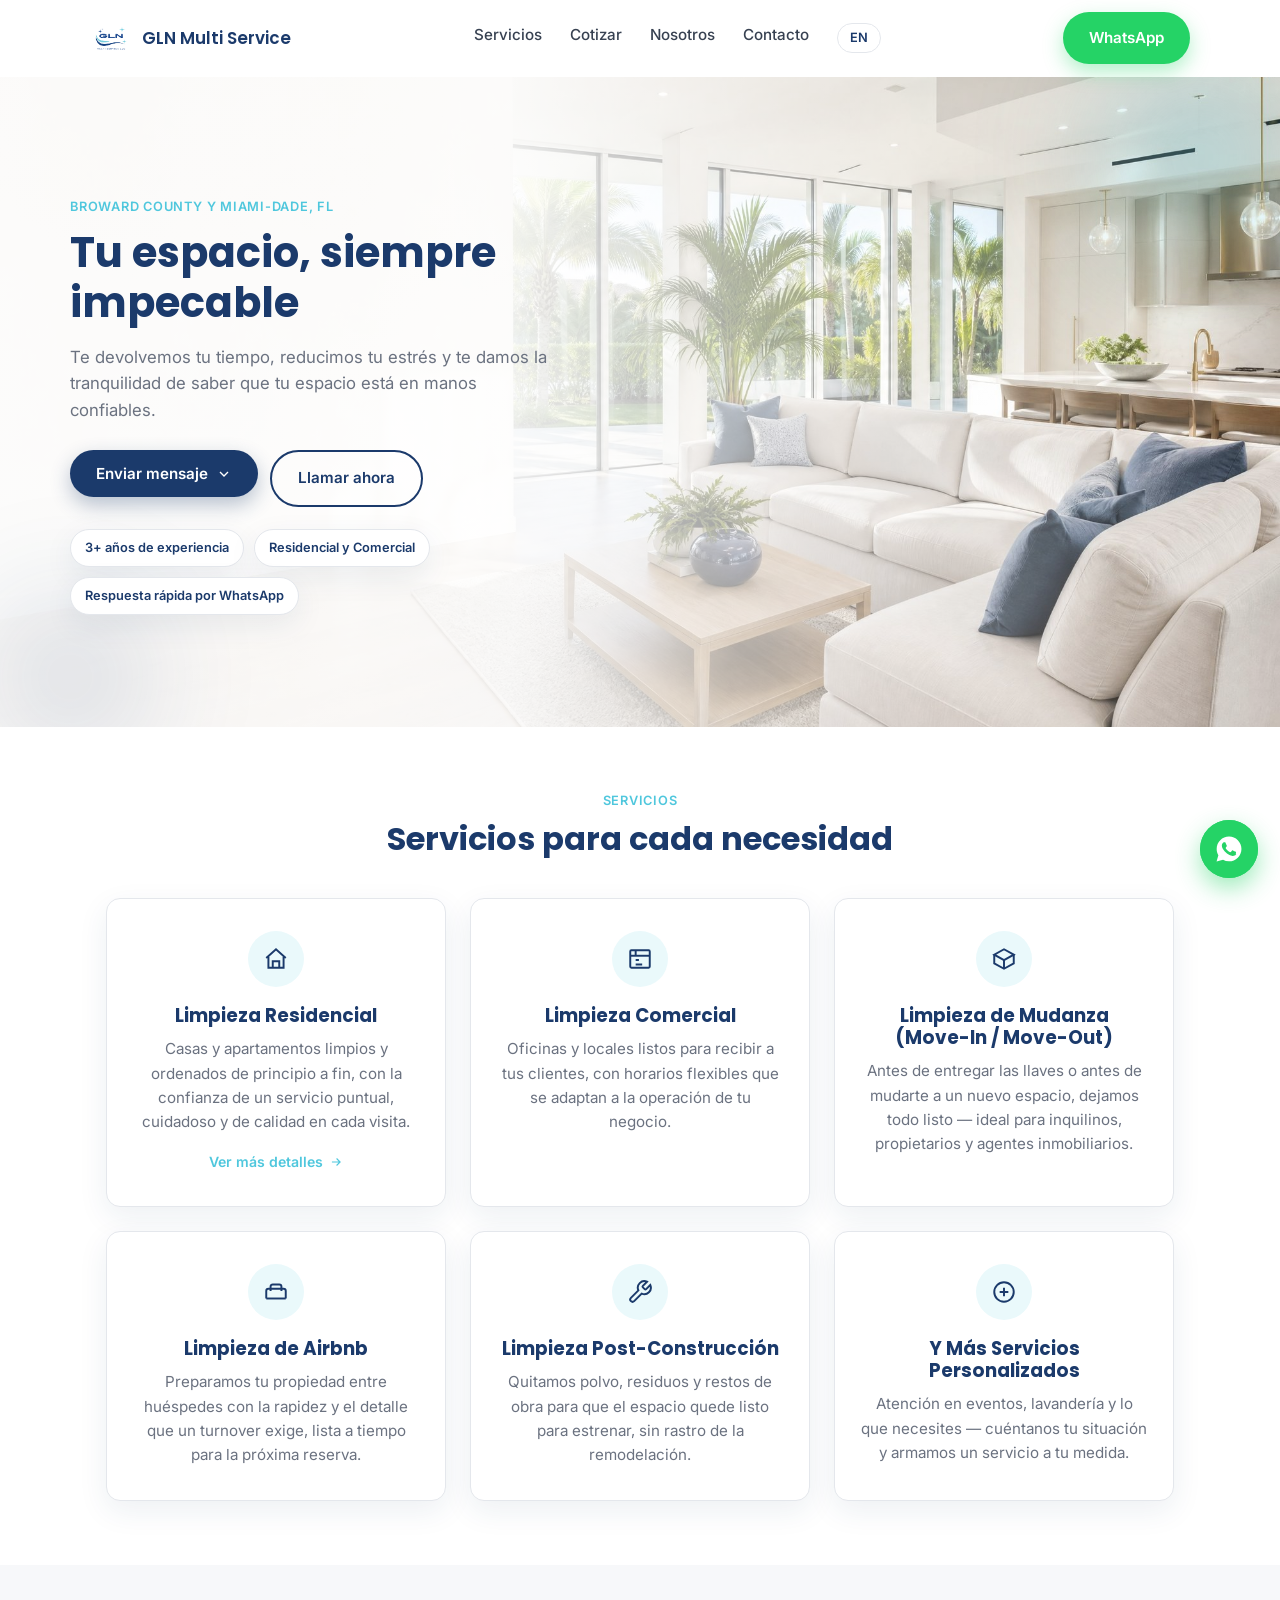
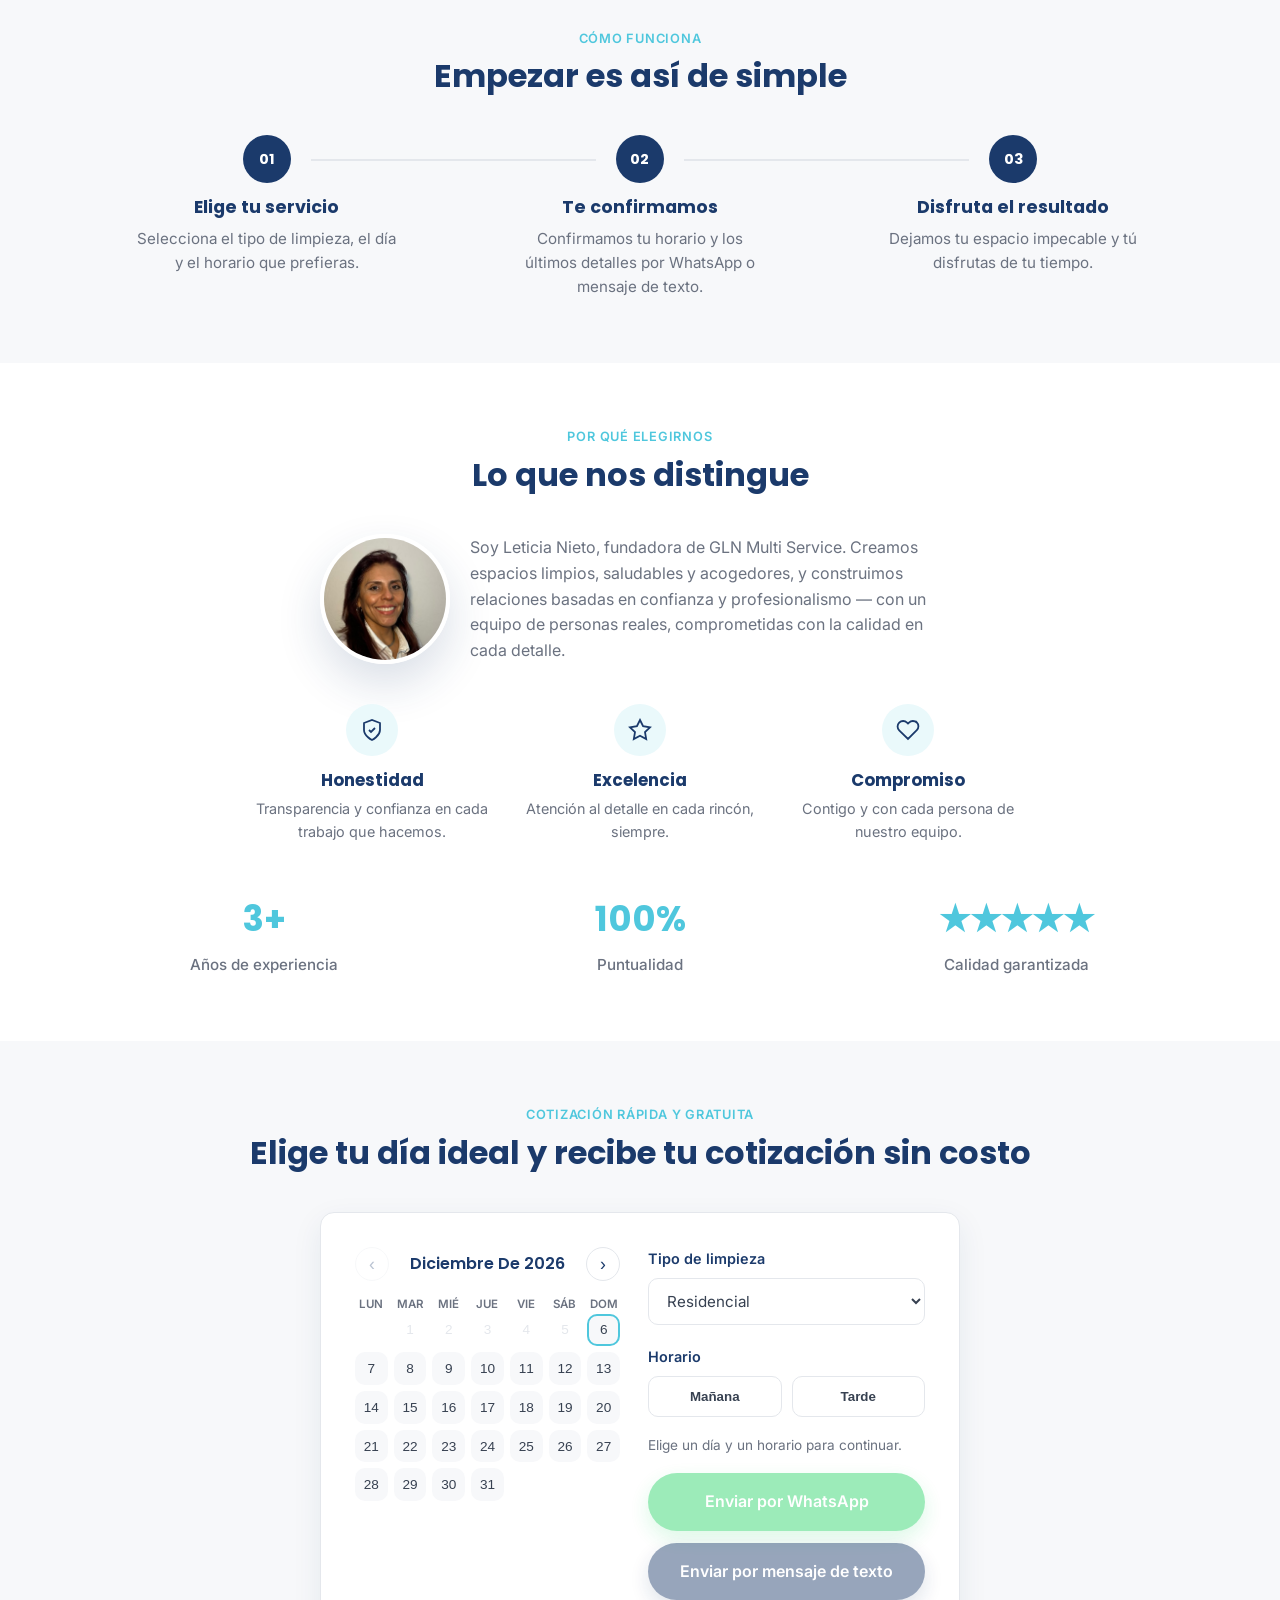
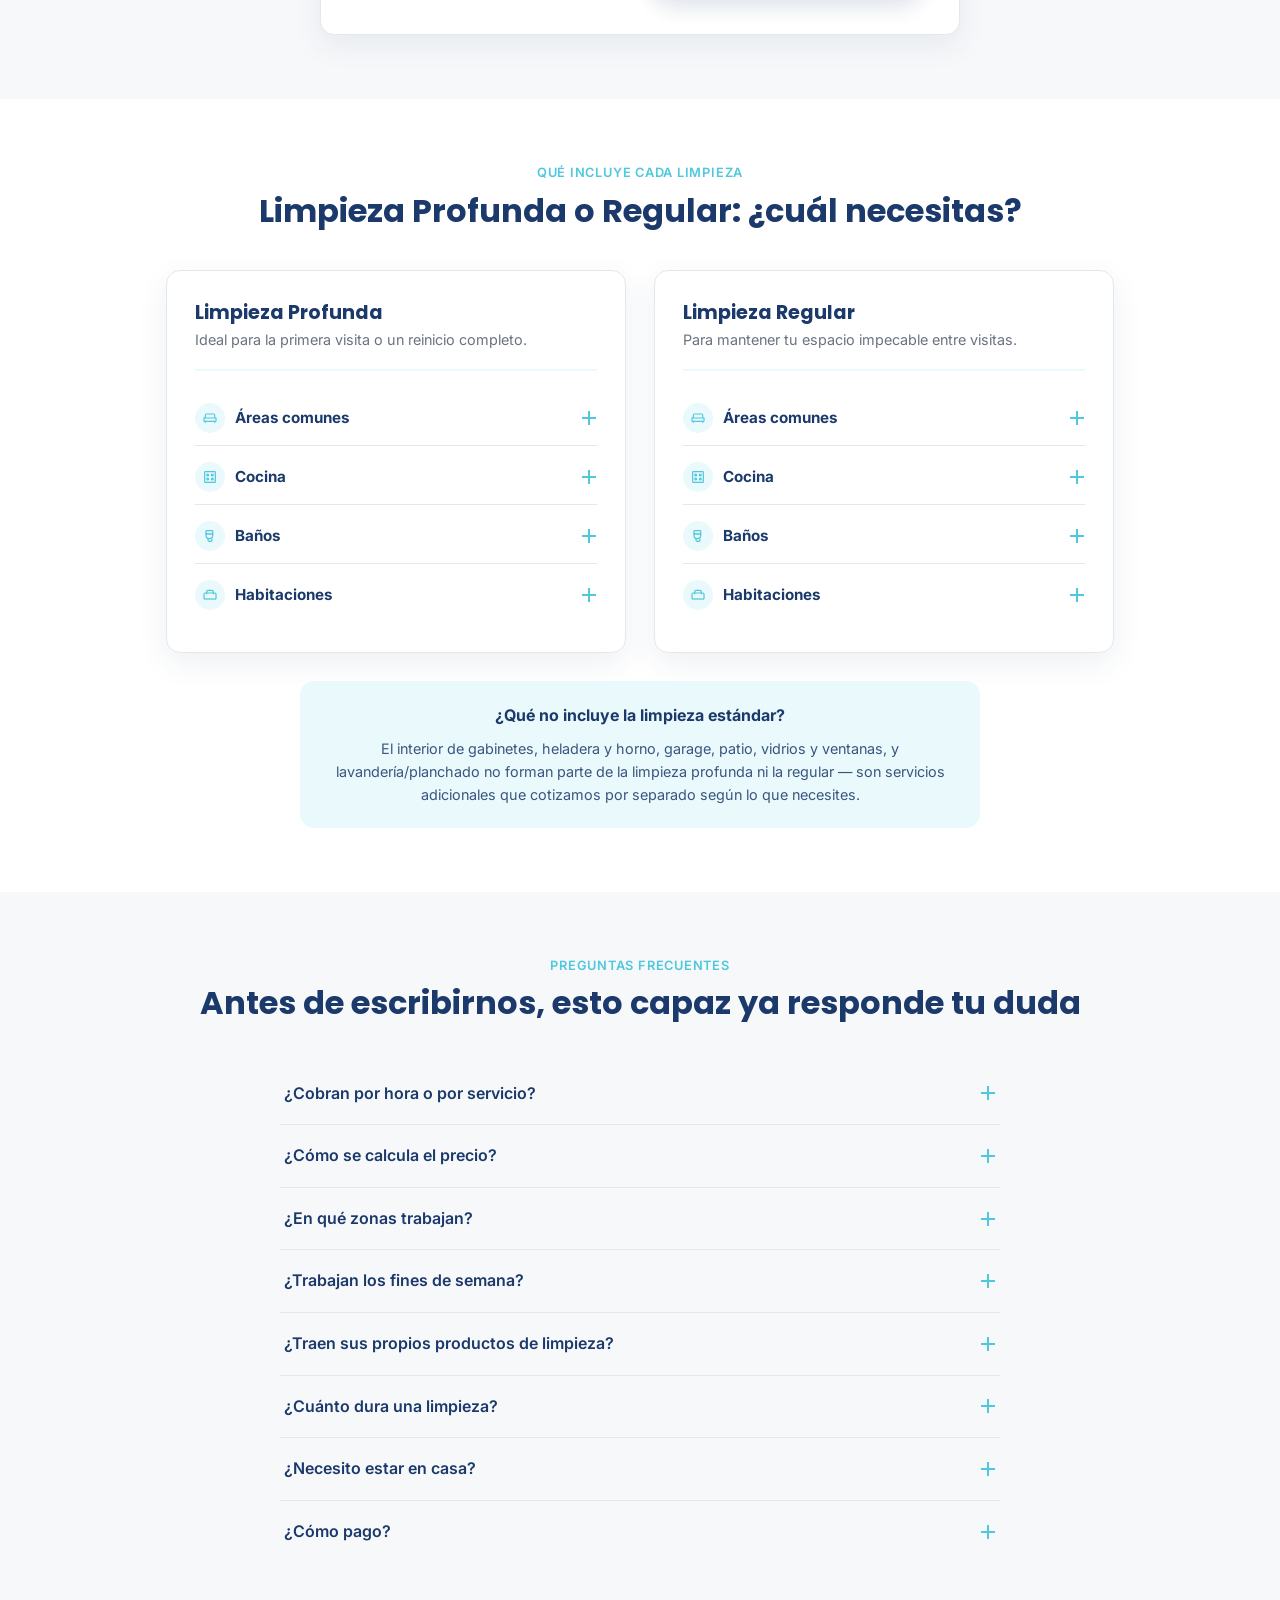
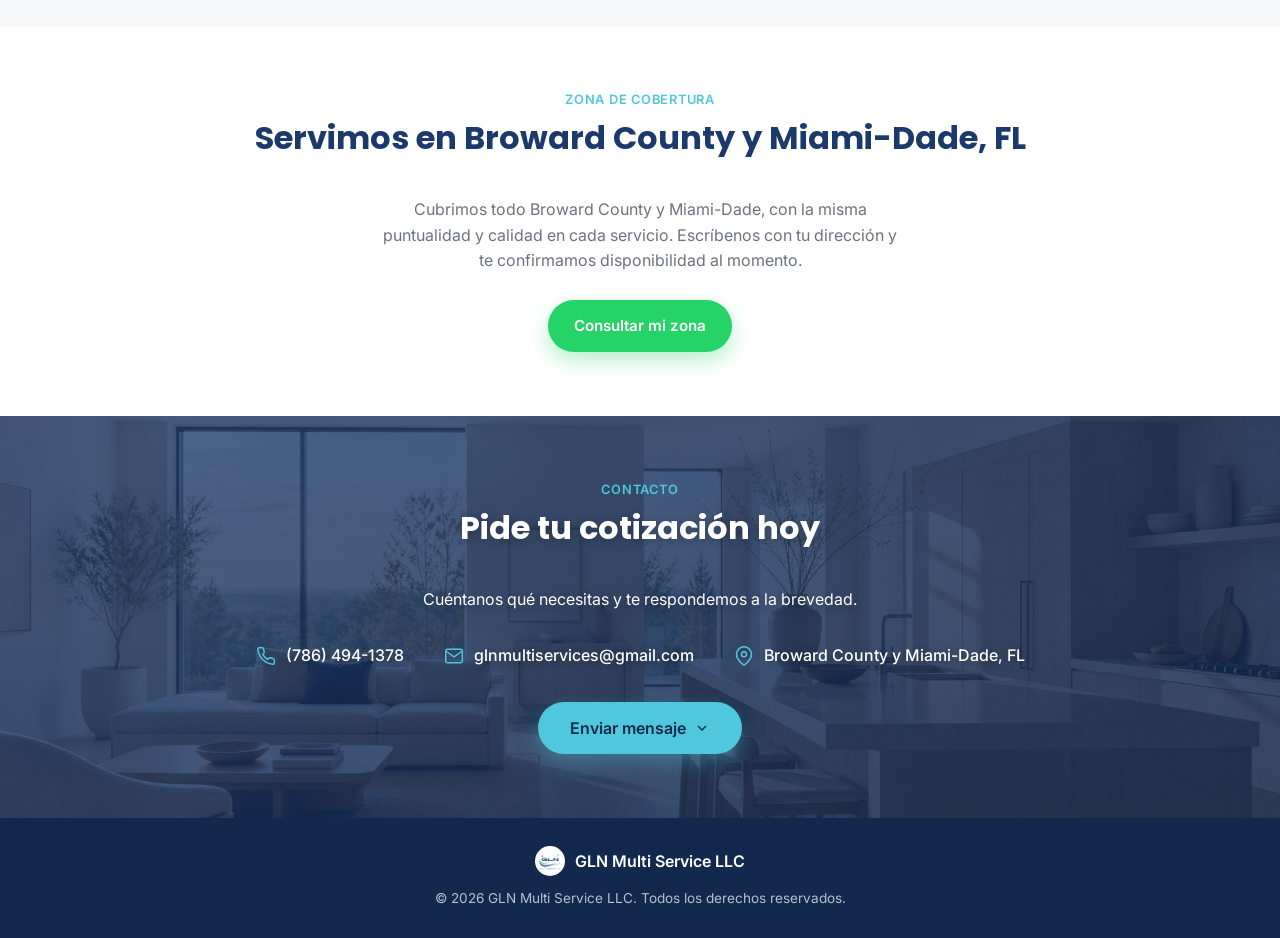
==== es/index.html @ fd8a2f9c "Initial commit" ====
<!DOCTYPE html>
<html lang="es">
<head>
  <meta charset="UTF-8">
  <meta name="viewport" content="width=device-width, initial-scale=1.0">
  <title>GLN Multi Service LLC | Limpieza Residencial y Comercial en Broward y Miami-Dade, FL</title>
  <meta name="description" content="Servicio de limpieza residencial y comercial en Broward County y Miami-Dade, FL. Puntualidad y calidad desde hace 3 años. Escríbenos por WhatsApp.">
  <!--
    Etiquetas para el sitio bilingüe: la versión por defecto del sitio
    ahora es la de inglés (en la raíz "/"), y esta es la alternativa en
    español. IMPORTANTE: actualizar "https://glnmultiservice.com" acá
    y en la raíz apenas el dominio esté conectado.
  -->
  <link rel="canonical" href="https://glnmultiservice.com/es/">
  <link rel="alternate" hreflang="es" href="https://glnmultiservice.com/es/">
  <link rel="alternate" hreflang="en" href="https://glnmultiservice.com/">
  <link rel="alternate" hreflang="x-default" href="https://glnmultiservice.com/">
  <link rel="icon" href="/images/logo.png" type="image/png">
  <link rel="preconnect" href="https://fonts.googleapis.com">
  <link href="https://fonts.googleapis.com/css2?family=Poppins:wght@400;500;600;700;800&family=Inter:wght@400;500;600&display=swap" rel="stylesheet">
  <link rel="stylesheet" href="/css/styles.css">
</head>
<body>

  <header class="header" id="header">
    <div class="container header__inner">
      <a href="#" class="header__brand">
        <img src="/images/logo.png" alt="GLN Multi Service LLC" class="header__logo">
        <span class="header__name">GLN Multi Service</span>
      </a>

      <nav class="nav" id="nav">
        <a href="#servicios" class="nav__link">Servicios</a>
        <a href="#cotizar" class="nav__link">Cotizar</a>
        <a href="#nosotros" class="nav__link">Nosotros</a>
        <a href="#contacto" class="nav__link">Contacto</a>
        <!-- Cambio de idioma: lleva a la versión en inglés en la raíz "/". -->
        <a href="/" class="nav__lang">EN</a>
      </nav>

      <a href="https://wa.me/17864941378?text=Hola%2C%20quiero%20cotizar%20un%20servicio%20de%20limpieza" class="btn btn--whatsapp btn--header" target="_blank" rel="noopener">
        WhatsApp
      </a>

      <button class="nav__toggle" id="navToggle" aria-label="Abrir menú">
        <span></span><span></span><span></span>
      </button>
    </div>
  </header>

  <section class="hero">
    <span class="blob blob--1" aria-hidden="true"></span>
    <span class="blob blob--2" aria-hidden="true"></span>

    <div class="container hero__inner">
      <div class="hero__text reveal">
        <p class="hero__eyebrow">Broward County y Miami-Dade, FL</p>
        <h1 class="hero__title">Tu espacio, siempre impecable</h1>
        <p class="hero__subtitle">
          Te devolvemos tu tiempo, reducimos tu estrés y te damos la tranquilidad
          de saber que tu espacio está en manos confiables.
        </p>
        <div class="hero__actions">
          <div class="msg-menu" id="heroMessage">
            <button type="button" class="btn btn--message" id="heroMsgToggle" aria-haspopup="true" aria-expanded="false">
              Enviar mensaje
              <svg class="msg-menu__chevron" viewBox="0 0 24 24" fill="none" stroke="currentColor" stroke-width="2"><path d="M6 9l6 6 6-6"/></svg>
            </button>
            <div class="msg-menu__list" id="heroMsgMenu">
              <a href="https://wa.me/17864941378?text=Hola%2C%20quiero%20cotizar%20un%20servicio%20de%20limpieza" target="_blank" rel="noopener" class="msg-menu__option">
                <svg viewBox="0 0 24 24" fill="currentColor"><path d="M12.04 2C6.58 2 2.13 6.45 2.13 11.91c0 1.79.47 3.53 1.36 5.07L2.05 22l5.16-1.42a9.9 9.9 0 0 0 4.83 1.24h.01c5.46 0 9.91-4.45 9.91-9.91 0-2.65-1.03-5.14-2.9-7.01A9.86 9.86 0 0 0 12.04 2zm5.79 14.07c-.24.68-1.19 1.25-1.95 1.41-.52.11-1.2.2-3.48-.75-2.92-1.21-4.8-4.16-4.94-4.35-.15-.19-1.18-1.57-1.18-3 0-1.43.75-2.13 1.02-2.42.27-.29.58-.36.78-.36.19 0 .39 0 .56.01.18.01.42-.07.66.5.24.58.82 2.01.9 2.15.07.15.12.32.02.51-.09.19-.14.31-.28.48-.14.17-.29.37-.42.5-.14.14-.28.29-.12.57.15.28.68 1.12 1.46 1.82 1 .89 1.85 1.17 2.13 1.3.28.14.44.12.6-.07.17-.19.71-.83.9-1.11.19-.28.38-.24.63-.14.26.09 1.65.78 1.93.92.28.14.47.21.54.33.07.12.07.68-.17 1.36z"/></svg>
                WhatsApp
              </a>
              <a href="#" id="heroSmsLink" class="msg-menu__option">
                <svg viewBox="0 0 24 24" fill="none" stroke="currentColor" stroke-width="1.8"><path d="M21 15a2 2 0 0 1-2 2H7l-4 4V5a2 2 0 0 1 2-2h14a2 2 0 0 1 2 2z"/></svg>
                Mensaje de texto
              </a>
            </div>
          </div>

          <a href="tel:+17864941378" class="btn btn--outline">
            Llamar ahora
          </a>
        </div>

        <div class="hero__badges">
          <span>3+ años de experiencia</span>
          <span>Residencial y Comercial</span>
          <span>Respuesta rápida por WhatsApp</span>
        </div>
      </div>
    </div>
  </section>

  <section class="section" id="servicios">
    <div class="container">
      <p class="section__eyebrow reveal">Servicios</p>
      <h2 class="section__title reveal">Servicios para cada necesidad</h2>

      <div class="cards">
        <div class="card reveal">
          <div class="card__icon">
            <svg viewBox="0 0 24 24" fill="none" stroke="currentColor" stroke-width="1.8"><path d="M3 11l9-8 9 8"/><path d="M5 10v10h14V10"/><path d="M9 20v-6h6v6"/></svg>
          </div>
          <h3 class="card__title">Limpieza Residencial</h3>
          <p class="card__text">
            Casas y apartamentos limpios y ordenados de principio a fin, con la confianza
            de un servicio puntual, cuidadoso y de calidad en cada visita.
          </p>
          <a href="#tipos-limpieza" class="card__link">
            Ver más detalles
            <svg viewBox="0 0 24 24" fill="none" stroke="currentColor" stroke-width="2"><path d="M5 12h14M13 6l6 6-6 6"/></svg>
          </a>
        </div>

        <div class="card reveal">
          <div class="card__icon">
            <svg viewBox="0 0 24 24" fill="none" stroke="currentColor" stroke-width="1.8"><rect x="3" y="4" width="18" height="16" rx="1"/><path d="M3 9h18"/><path d="M8 4v5"/><path d="M8 13h3M8 17h6"/></svg>
          </div>
          <h3 class="card__title">Limpieza Comercial</h3>
          <p class="card__text">
            Oficinas y locales listos para recibir a tus clientes, con horarios flexibles
            que se adaptan a la operación de tu negocio.
          </p>
        </div>

        <div class="card reveal">
          <div class="card__icon">
            <svg viewBox="0 0 24 24" fill="none" stroke="currentColor" stroke-width="1.8"><path d="M21 8l-9-5-9 5 9 5 9-5z"/><path d="M3 8v8l9 5 9-5V8"/><path d="M12 13v8"/></svg>
          </div>
          <h3 class="card__title">Limpieza de Mudanza (Move-In / Move-Out)</h3>
          <p class="card__text">
            Antes de entregar las llaves o antes de mudarte a un nuevo espacio, dejamos
            todo listo — ideal para inquilinos, propietarios y agentes inmobiliarios.
          </p>
        </div>

        <div class="card reveal">
          <div class="card__icon">
            <svg viewBox="0 0 24 24" fill="none" stroke="currentColor" stroke-width="1.8"><path d="M3 18v-7a2 2 0 0 1 2-2h14a2 2 0 0 1 2 2v7"/><path d="M3 18h18"/><path d="M7 11V7a2 2 0 0 1 2-2h6a2 2 0 0 1 2 2v4"/></svg>
          </div>
          <h3 class="card__title">Limpieza de Airbnb</h3>
          <p class="card__text">
            Preparamos tu propiedad entre huéspedes con la rapidez y el detalle que
            un turnover exige, lista a tiempo para la próxima reserva.
          </p>
        </div>

        <div class="card reveal">
          <div class="card__icon">
            <svg viewBox="0 0 24 24" fill="none" stroke="currentColor" stroke-width="1.8"><path d="M14.7 6.3a1 1 0 0 0 0 1.4l1.6 1.6a1 1 0 0 0 1.4 0l3.77-3.77a6 6 0 0 1-7.94 7.94l-6.91 6.91a2.12 2.12 0 0 1-3-3l6.91-6.91a6 6 0 0 1 7.94-7.94l-3.76 3.77z"/></svg>
          </div>
          <h3 class="card__title">Limpieza Post-Construcción</h3>
          <p class="card__text">
            Quitamos polvo, residuos y restos de obra para que el espacio quede
            listo para estrenar, sin rastro de la remodelación.
          </p>
        </div>

        <div class="card reveal">
          <div class="card__icon">
            <svg viewBox="0 0 24 24" fill="none" stroke="currentColor" stroke-width="1.8"><circle cx="12" cy="12" r="9"/><path d="M12 8v8M8 12h8"/></svg>
          </div>
          <h3 class="card__title">Y Más Servicios Personalizados</h3>
          <p class="card__text">
            Atención en eventos, lavandería y lo que necesites — cuéntanos tu
            situación y armamos un servicio a tu medida.
          </p>
        </div>
      </div>
    </div>
  </section>

  <section class="section section--alt" id="proceso">
    <div class="container">
      <p class="section__eyebrow reveal">Cómo funciona</p>
      <h2 class="section__title reveal">Empezar es así de simple</h2>

      <div class="steps">
        <div class="step reveal">
          <span class="step__number">01</span>
          <h3 class="step__title">Elige tu servicio</h3>
          <p class="step__text">Selecciona el tipo de limpieza, el día y el horario que prefieras.</p>
        </div>
        <div class="step reveal">
          <span class="step__number">02</span>
          <h3 class="step__title">Te confirmamos</h3>
          <p class="step__text">Confirmamos tu horario y los últimos detalles por WhatsApp o mensaje de texto.</p>
        </div>
        <div class="step reveal">
          <span class="step__number">03</span>
          <h3 class="step__title">Disfruta el resultado</h3>
          <p class="step__text">Dejamos tu espacio impecable y tú disfrutas de tu tiempo.</p>
        </div>
      </div>
    </div>
  </section>

  <section class="section" id="nosotros">
    <div class="container">
      <p class="section__eyebrow reveal">Por qué elegirnos</p>
      <h2 class="section__title reveal">Lo que nos distingue</h2>

      <div class="nosotros__intro-wrap reveal">
        <img src="/images/leticia.jpg" alt="Leticia Nieto, fundadora de GLN Multi Service" class="nosotros__photo">
        <p class="nosotros__intro">
          Soy Leticia Nieto, fundadora de GLN Multi Service. Creamos espacios limpios,
          saludables y acogedores, y construimos relaciones basadas en confianza y
          profesionalismo — con un equipo de personas reales, comprometidas con la
          calidad en cada detalle.
        </p>
      </div>

      <div class="values">
        <div class="value reveal">
          <div class="value__icon">
            <svg viewBox="0 0 24 24" fill="none" stroke="currentColor" stroke-width="1.8"><path d="M12 22s8-4 8-10V5l-8-3-8 3v7c0 6 8 10 8 10z"/><path d="M9 12l2 2 4-4"/></svg>
          </div>
          <h3 class="value__title">Honestidad</h3>
          <p class="value__text">Transparencia y confianza en cada trabajo que hacemos.</p>
        </div>
        <div class="value reveal">
          <div class="value__icon">
            <svg viewBox="0 0 24 24" fill="none" stroke="currentColor" stroke-width="1.8"><path d="M12 2l3.09 6.26L22 9.27l-5 4.87L18.18 21 12 17.77 5.82 21 7 14.14l-5-4.87 6.91-1.01L12 2z"/></svg>
          </div>
          <h3 class="value__title">Excelencia</h3>
          <p class="value__text">Atención al detalle en cada rincón, siempre.</p>
        </div>
        <div class="value reveal">
          <div class="value__icon">
            <svg viewBox="0 0 24 24" fill="none" stroke="currentColor" stroke-width="1.8"><path d="M20.8 4.6a5.5 5.5 0 0 0-7.8 0L12 5.6l-1-1a5.5 5.5 0 0 0-7.8 7.8l1 1L12 21l7.8-7.8 1-1a5.5 5.5 0 0 0 0-7.8z"/></svg>
          </div>
          <h3 class="value__title">Compromiso</h3>
          <p class="value__text">Contigo y con cada persona de nuestro equipo.</p>
        </div>
      </div>

      <div class="stats">
        <div class="stat reveal">
          <span class="stat__number">3+</span>
          <span class="stat__label">Años de experiencia</span>
        </div>
        <div class="stat reveal">
          <span class="stat__number">100%</span>
          <span class="stat__label">Puntualidad</span>
        </div>
        <div class="stat reveal">
          <span class="stat__number">★★★★★</span>
          <span class="stat__label">Calidad garantizada</span>
        </div>
      </div>
    </div>
  </section>

  <section class="section section--alt" id="cotizar">
    <div class="container">
      <p class="section__eyebrow reveal">Cotización rápida y gratuita</p>
      <h2 class="section__title reveal">Elige tu día ideal y recibe tu cotización sin costo</h2>

      <div class="quote reveal">
        <div class="quote__calendar">
          <div class="calendar__header">
            <button type="button" class="calendar__nav" id="calPrev" aria-label="Mes anterior">‹</button>
            <span class="calendar__label" id="calLabel"></span>
            <button type="button" class="calendar__nav" id="calNext" aria-label="Mes siguiente">›</button>
          </div>
          <div class="calendar__weekdays">
            <span>Lun</span><span>Mar</span><span>Mié</span><span>Jue</span><span>Vie</span><span>Sáb</span><span>Dom</span>
          </div>
          <div class="calendar__grid" id="calGrid"></div>
        </div>

        <div class="quote__form">
          <label class="quote__label" for="tipoLimpieza">Tipo de limpieza</label>
          <select id="tipoLimpieza" class="quote__select">
            <option value="una limpieza Residencial">Residencial</option>
            <option value="una limpieza Comercial">Comercial</option>
            <option value="una limpieza de mudanza (Move-In / Move-Out)">Mudanza (Move-In / Move-Out)</option>
            <option value="una limpieza de Airbnb">Limpieza de Airbnb</option>
            <option value="una limpieza post-construcción">Post-Construcción</option>
            <option value="asistencia para un evento">Asistencia en Eventos</option>
            <option value="un servicio de organización de espacios">Organización de Espacios</option>
          </select>

          <span class="quote__label">Horario</span>
          <div class="quote__toggle" id="horarioToggle">
            <button type="button" class="quote__toggle-btn" data-value="la mañana">Mañana</button>
            <button type="button" class="quote__toggle-btn" data-value="la tarde">Tarde</button>
          </div>

          <p class="quote__hint" id="quoteHint">Elige un día y un horario para continuar.</p>

          <div class="quote__buttons">
            <a href="#" class="btn btn--whatsapp btn--lg quote__submit" id="quoteSubmit" target="_blank" rel="noopener">
              Enviar por WhatsApp
            </a>
            <a href="#" class="btn btn--sms btn--lg quote__submit" id="quoteSubmitSms" rel="noopener">
              Enviar por mensaje de texto
            </a>
          </div>
        </div>
      </div>
    </div>
  </section>

  <section class="section" id="tipos-limpieza">
    <div class="container">
      <p class="section__eyebrow reveal">Qué incluye cada limpieza</p>
      <h2 class="section__title reveal">Limpieza Profunda o Regular: ¿cuál necesitas?</h2>

      <div class="cleaning-compare">
        <div class="cleaning-col reveal">
          <h3 class="cleaning-col__title">Limpieza Profunda</h3>
          <p class="cleaning-col__subtitle">Ideal para la primera visita o un reinicio completo.</p>

          <details class="cleaning-group">
            <summary class="cleaning-group__header">
              <span class="cleaning-group__icon">
                <svg viewBox="0 0 24 24" fill="none" stroke="currentColor" stroke-width="1.8"><path d="M5 12V8a2 2 0 0 1 2-2h10a2 2 0 0 1 2 2v4"/><path d="M3 12h18v4a1 1 0 0 1-1 1H4a1 1 0 0 1-1-1v-4z"/><path d="M5 17v2M19 17v2"/></svg>
              </span>
              <h4 class="cleaning-group__title">Áreas comunes</h4>
              <span class="accordion-icon"></span>
            </summary>
            <ul class="cleaning-group__list">
              <li>Sacudido detallado de superficies accesibles</li>
              <li>Limpieza de repisas de ventanas y persianas</li>
              <li>Limpieza liviana de zócalos</li>
              <li>Marcos de puertas y manijas</li>
              <li>Interruptores de luz</li>
              <li>Detallado de superficies de muebles</li>
              <li>Aspirado y trapeado de pisos</li>
            </ul>
          </details>

          <details class="cleaning-group">
            <summary class="cleaning-group__header">
              <span class="cleaning-group__icon">
                <svg viewBox="0 0 24 24" fill="none" stroke="currentColor" stroke-width="1.8"><rect x="4" y="4" width="16" height="16" rx="1"/><circle cx="8.5" cy="9" r="1.4"/><circle cx="15.5" cy="9" r="1.4"/><circle cx="8.5" cy="15" r="1.4"/><circle cx="15.5" cy="15" r="1.4"/></svg>
              </span>
              <h4 class="cleaning-group__title">Cocina</h4>
              <span class="accordion-icon"></span>
            </summary>
            <ul class="cleaning-group__list">
              <li>Exterior e interior de electrodomésticos</li>
              <li>Limpieza detallada de la hornalla</li>
              <li>Microondas por dentro y por fuera</li>
              <li>Limpieza profunda de mesada y bacha</li>
              <li>Exterior de gabinetes</li>
              <li>Retiro de basura</li>
              <li>Detallado de pisos</li>
              <li>Desengrasado puntual del revestimiento</li>
            </ul>
          </details>

          <details class="cleaning-group">
            <summary class="cleaning-group__header">
              <span class="cleaning-group__icon">
                <svg viewBox="0 0 24 24" fill="none" stroke="currentColor" stroke-width="1.8"><path d="M7 4h8a1 1 0 0 1 1 1v4H6V5a1 1 0 0 1 1-1z"/><path d="M6 9h10v2a5 5 0 0 1-5 5 5 5 0 0 1-5-5V9z"/><path d="M9 16v2a2 2 0 0 0 2 2h2a2 2 0 0 0 2-2v-2"/></svg>
              </span>
              <h4 class="cleaning-group__title">Baños</h4>
              <span class="accordion-icon"></span>
            </summary>
            <ul class="cleaning-group__list">
              <li>Limpieza profunda y desinfección del inodoro</li>
              <li>Pulido de bacha y grifería</li>
              <li>Limpieza de espejos</li>
              <li>Limpieza detallada de mesadas</li>
              <li>Remoción del sarro/jabón de la ducha</li>
            </ul>
          </details>

          <details class="cleaning-group">
            <summary class="cleaning-group__header">
              <span class="cleaning-group__icon">
                <svg viewBox="0 0 24 24" fill="none" stroke="currentColor" stroke-width="1.8"><path d="M3 18v-7a2 2 0 0 1 2-2h14a2 2 0 0 1 2 2v7"/><path d="M3 18h18"/><path d="M7 11V7a2 2 0 0 1 2-2h6a2 2 0 0 1 2 2v4"/></svg>
              </span>
              <h4 class="cleaning-group__title">Habitaciones</h4>
              <span class="accordion-icon"></span>
            </summary>
            <ul class="cleaning-group__list">
              <li>Tendido de camas</li>
              <li>Limpieza de superficies</li>
              <li>Sacudido detallado</li>
              <li>Repisas de ventanas y persianas</li>
              <li>Aspirado y trapeado de pisos</li>
              <li>Organización liviana</li>
            </ul>
          </details>
        </div>

        <div class="cleaning-col reveal">
          <h3 class="cleaning-col__title">Limpieza Regular</h3>
          <p class="cleaning-col__subtitle">Para mantener tu espacio impecable entre visitas.</p>

          <details class="cleaning-group">
            <summary class="cleaning-group__header">
              <span class="cleaning-group__icon">
                <svg viewBox="0 0 24 24" fill="none" stroke="currentColor" stroke-width="1.8"><path d="M5 12V8a2 2 0 0 1 2-2h10a2 2 0 0 1 2 2v4"/><path d="M3 12h18v4a1 1 0 0 1-1 1H4a1 1 0 0 1-1-1v-4z"/><path d="M5 17v2M19 17v2"/></svg>
              </span>
              <h4 class="cleaning-group__title">Áreas comunes</h4>
              <span class="accordion-icon"></span>
            </summary>
            <ul class="cleaning-group__list">
              <li>Sacudido de superficies accesibles</li>
              <li>Limpieza de mesas y muebles</li>
              <li>Sacudido liviano de repisas y persianas</li>
              <li>Aspirado y trapeado de pisos</li>
              <li>Organización liviana de áreas visibles</li>
              <li>Limpieza de la entrada principal</li>
            </ul>
          </details>

          <details class="cleaning-group">
            <summary class="cleaning-group__header">
              <span class="cleaning-group__icon">
                <svg viewBox="0 0 24 24" fill="none" stroke="currentColor" stroke-width="1.8"><rect x="4" y="4" width="16" height="16" rx="1"/><circle cx="8.5" cy="9" r="1.4"/><circle cx="15.5" cy="9" r="1.4"/><circle cx="8.5" cy="15" r="1.4"/><circle cx="15.5" cy="15" r="1.4"/></svg>
              </span>
              <h4 class="cleaning-group__title">Cocina</h4>
              <span class="accordion-icon"></span>
            </summary>
            <ul class="cleaning-group__list">
              <li>Exterior de electrodomésticos</li>
              <li>Exterior de la hornalla</li>
              <li>Exterior del microondas</li>
              <li>Mesada y bacha</li>
              <li>Exterior de gabinetes</li>
              <li>Retiro de basura</li>
              <li>Aspirado y trapeado de pisos</li>
            </ul>
          </details>

          <details class="cleaning-group">
            <summary class="cleaning-group__header">
              <span class="cleaning-group__icon">
                <svg viewBox="0 0 24 24" fill="none" stroke="currentColor" stroke-width="1.8"><path d="M7 4h8a1 1 0 0 1 1 1v4H6V5a1 1 0 0 1 1-1z"/><path d="M6 9h10v2a5 5 0 0 1-5 5 5 5 0 0 1-5-5V9z"/><path d="M9 16v2a2 2 0 0 0 2 2h2a2 2 0 0 0 2-2v-2"/></svg>
              </span>
              <h4 class="cleaning-group__title">Baños</h4>
              <span class="accordion-icon"></span>
            </summary>
            <ul class="cleaning-group__list">
              <li>Limpieza del inodoro</li>
              <li>Bacha y grifería</li>
              <li>Espejos</li>
              <li>Mesadas</li>
              <li>Exterior de gabinetes</li>
              <li>Limpieza liviana de ducha/bañera</li>
              <li>Pisos</li>
            </ul>
          </details>

          <details class="cleaning-group">
            <summary class="cleaning-group__header">
              <span class="cleaning-group__icon">
                <svg viewBox="0 0 24 24" fill="none" stroke="currentColor" stroke-width="1.8"><path d="M3 18v-7a2 2 0 0 1 2-2h14a2 2 0 0 1 2 2v7"/><path d="M3 18h18"/><path d="M7 11V7a2 2 0 0 1 2-2h6a2 2 0 0 1 2 2v4"/></svg>
              </span>
              <h4 class="cleaning-group__title">Habitaciones</h4>
              <span class="accordion-icon"></span>
            </summary>
            <ul class="cleaning-group__list">
              <li>Tendido de camas</li>
              <li>Sacudido de superficies</li>
              <li>Repisas de ventanas y persianas</li>
              <li>Aspirado y trapeado de pisos</li>
              <li>Organización liviana</li>
            </ul>
          </details>
        </div>
      </div>

      <div class="cleaning-note reveal">
        <p class="cleaning-note__title">¿Qué no incluye la limpieza estándar?</p>
        <p class="cleaning-note__text">
          El interior de gabinetes, heladera y horno, garage, patio, vidrios y
          ventanas, y lavandería/planchado no forman parte de la limpieza
          profunda ni la regular — son servicios adicionales que cotizamos
          por separado según lo que necesites.
        </p>
      </div>
    </div>
  </section>

  <section class="section section--alt" id="faq">
    <div class="container">
      <p class="section__eyebrow reveal">Preguntas frecuentes</p>
      <h2 class="section__title reveal">Antes de escribirnos, esto capaz ya responde tu duda</h2>

      <div class="faq-list reveal">
        <details class="faq-item">
          <summary class="faq-item__question">¿Cobran por hora o por servicio?<span class="accordion-icon"></span></summary>
          <p class="faq-item__answer">Los servicios de limpieza se cobran por servicio, según las condiciones del espacio al momento de la visita. Los servicios adicionales, como lavandería y organización, se cobran por hora.</p>
        </details>
        <details class="faq-item">
          <summary class="faq-item__question">¿Cómo se calcula el precio?<span class="accordion-icon"></span></summary>
          <p class="faq-item__answer">El precio depende de los pies cuadrados del espacio, el tipo de servicio elegido y la frecuencia acordada.</p>
        </details>
        <details class="faq-item">
          <summary class="faq-item__question">¿En qué zonas trabajan?<span class="accordion-icon"></span></summary>
          <p class="faq-item__answer">Cubrimos todo Broward County y Miami-Dade.</p>
        </details>
        <details class="faq-item">
          <summary class="faq-item__question">¿Trabajan los fines de semana?<span class="accordion-icon"></span></summary>
          <p class="faq-item__answer">Sí. Los domingos y días feriados aplicamos un cargo adicional.</p>
        </details>
        <details class="faq-item">
          <summary class="faq-item__question">¿Traen sus propios productos de limpieza?<span class="accordion-icon"></span></summary>
          <p class="faq-item__answer">Depende de lo que acordemos con cada cliente: podemos llevar nuestros propios productos o usar los tuyos, como prefieras.</p>
        </details>
        <details class="faq-item">
          <summary class="faq-item__question">¿Cuánto dura una limpieza?<span class="accordion-icon"></span></summary>
          <p class="faq-item__answer">Depende del tipo de servicio, el tamaño del espacio y las condiciones en las que se encuentre.</p>
        </details>
        <details class="faq-item">
          <summary class="faq-item__question">¿Necesito estar en casa?<span class="accordion-icon"></span></summary>
          <p class="faq-item__answer">No es necesario. Coordinamos el acceso de la forma que te resulte más cómoda.</p>
        </details>
        <details class="faq-item">
          <summary class="faq-item__question">¿Cómo pago?<span class="accordion-icon"></span></summary>
          <p class="faq-item__answer">Aceptamos cheque, Zelle y tarjeta de crédito.</p>
        </details>
      </div>
    </div>
  </section>

  <section class="section" id="zona">
    <div class="container zona__inner reveal">
      <p class="section__eyebrow">Zona de cobertura</p>
      <h2 class="section__title">Servimos en Broward County y Miami-Dade, FL</h2>
      <p class="zona__text">
        Cubrimos todo Broward County y Miami-Dade, con la misma puntualidad
        y calidad en cada servicio. Escríbenos con tu dirección y te
        confirmamos disponibilidad al momento.
      </p>
      <a href="https://wa.me/17864941378?text=Hola%2C%20quiero%20saber%20si%20cubren%20mi%20zona" class="btn btn--whatsapp" target="_blank" rel="noopener">
        Consultar mi zona
      </a>
    </div>
  </section>

  <section class="section section--dark" id="contacto">
    <div class="container contacto__inner reveal">
      <p class="section__eyebrow">Contacto</p>
      <h2 class="section__title">Pide tu cotización hoy</h2>
      <p class="contacto__text">
        Cuéntanos qué necesitas y te respondemos a la brevedad.
      </p>

      <ul class="contacto__list">
        <li>
          <svg viewBox="0 0 24 24" fill="none" stroke="currentColor" stroke-width="1.8"><path d="M22 16.92v3a2 2 0 0 1-2.18 2 19.79 19.79 0 0 1-8.63-3.07 19.5 19.5 0 0 1-6-6 19.79 19.79 0 0 1-3.07-8.67A2 2 0 0 1 4.11 2h3a2 2 0 0 1 2 1.72c.127.96.361 1.903.7 2.81a2 2 0 0 1-.45 2.11L8.09 9.91a16 16 0 0 0 6 6l1.27-1.27a2 2 0 0 1 2.11-.45c.907.339 1.85.573 2.81.7A2 2 0 0 1 22 16.92z"/></svg>
          <a href="tel:+17864941378">(786) 494-1378</a>
        </li>
        <li>
          <svg viewBox="0 0 24 24" fill="none" stroke="currentColor" stroke-width="1.8"><path d="M22 6l-10 7L2 6"/><rect x="2" y="4" width="20" height="16" rx="2"/></svg>
          <a href="mailto:glnmultiservices@gmail.com">glnmultiservices@gmail.com</a>
        </li>
        <li>
          <svg viewBox="0 0 24 24" fill="none" stroke="currentColor" stroke-width="1.8"><path d="M21 10c0 7-9 13-9 13s-9-6-9-13a9 9 0 0 1 18 0z"/><circle cx="12" cy="10" r="3"/></svg>
          <span>Broward County y Miami-Dade, FL</span>
        </li>
      </ul>

      <div class="msg-menu" id="contactoMessage">
        <button type="button" class="btn btn--message btn--lg" id="contactoMsgToggle" aria-haspopup="true" aria-expanded="false">
          Enviar mensaje
          <svg class="msg-menu__chevron" viewBox="0 0 24 24" fill="none" stroke="currentColor" stroke-width="2"><path d="M6 9l6 6 6-6"/></svg>
        </button>
        <div class="msg-menu__list" id="contactoMsgMenu">
          <a href="https://wa.me/17864941378?text=Hola%2C%20quiero%20cotizar%20un%20servicio%20de%20limpieza" target="_blank" rel="noopener" class="msg-menu__option">
            <svg viewBox="0 0 24 24" fill="currentColor"><path d="M12.04 2C6.58 2 2.13 6.45 2.13 11.91c0 1.79.47 3.53 1.36 5.07L2.05 22l5.16-1.42a9.9 9.9 0 0 0 4.83 1.24h.01c5.46 0 9.91-4.45 9.91-9.91 0-2.65-1.03-5.14-2.9-7.01A9.86 9.86 0 0 0 12.04 2zm5.79 14.07c-.24.68-1.19 1.25-1.95 1.41-.52.11-1.2.2-3.48-.75-2.92-1.21-4.8-4.16-4.94-4.35-.15-.19-1.18-1.57-1.18-3 0-1.43.75-2.13 1.02-2.42.27-.29.58-.36.78-.36.19 0 .39 0 .56.01.18.01.42-.07.66.5.24.58.82 2.01.9 2.15.07.15.12.32.02.51-.09.19-.14.31-.28.48-.14.17-.29.37-.42.5-.14.14-.28.29-.12.57.15.28.68 1.12 1.46 1.82 1 .89 1.85 1.17 2.13 1.3.28.14.44.12.6-.07.17-.19.71-.83.9-1.11.19-.28.38-.24.63-.14.26.09 1.65.78 1.93.92.28.14.47.21.54.33.07.12.07.68-.17 1.36z"/></svg>
            WhatsApp
          </a>
          <a href="#" id="contactoSmsLink" class="msg-menu__option">
            <svg viewBox="0 0 24 24" fill="none" stroke="currentColor" stroke-width="1.8"><path d="M21 15a2 2 0 0 1-2 2H7l-4 4V5a2 2 0 0 1 2-2h14a2 2 0 0 1 2 2z"/></svg>
            Mensaje de texto
          </a>
        </div>
      </div>
    </div>
  </section>

  <footer class="footer">
    <div class="container footer__inner">
      <div class="footer__brand">
        <img src="/images/logo.png" alt="GLN Multi Service LLC" class="footer__logo">
        <span>GLN Multi Service LLC</span>
      </div>
      <p class="footer__copy">&copy; <span id="year"></span> GLN Multi Service LLC. Todos los derechos reservados.</p>
    </div>
  </footer>

  <a href="https://wa.me/17864941378?text=Hola%2C%20quiero%20cotizar%20un%20servicio%20de%20limpieza" class="whatsapp-float" target="_blank" rel="noopener" aria-label="Escribir por WhatsApp">
    <span class="whatsapp-float__ring" aria-hidden="true"></span>
    <svg viewBox="0 0 24 24" fill="currentColor"><path d="M12.04 2C6.58 2 2.13 6.45 2.13 11.91c0 1.79.47 3.53 1.36 5.07L2.05 22l5.16-1.42a9.9 9.9 0 0 0 4.83 1.24h.01c5.46 0 9.91-4.45 9.91-9.91 0-2.65-1.03-5.14-2.9-7.01A9.86 9.86 0 0 0 12.04 2zm5.79 14.07c-.24.68-1.19 1.25-1.95 1.41-.52.11-1.2.2-3.48-.75-2.92-1.21-4.8-4.16-4.94-4.35-.15-.19-1.18-1.57-1.18-3 0-1.43.75-2.13 1.02-2.42.27-.29.58-.36.78-.36.19 0 .39 0 .56.01.18.01.42-.07.66.5.24.58.82 2.01.9 2.15.07.15.12.32.02.51-.09.19-.14.31-.28.48-.14.17-.29.37-.42.5-.14.14-.28.29-.12.57.15.28.68 1.12 1.46 1.82 1 .89 1.85 1.17 2.13 1.3.28.14.44.12.6-.07.17-.19.71-.83.9-1.11.19-.28.38-.24.63-.14.26.09 1.65.78 1.93.92.28.14.47.21.54.33.07.12.07.68-.17 1.36z"/></svg>
  </a>

  <script src="/js/script.es.js"></script>
</body>
</html>
---- css/styles.css ----
/* ============================================================
   VARIABLES / PALETA (del logo)
   Todo lo que empieza con -- es una "custom property" de CSS:
   una variable. Se define una vez acá y se usa en todo el
   archivo con var(--nombre). Si más adelante cambian el color
   exacto del logo, se edita en UN solo lugar y se actualiza
   toda la web automáticamente.
   ============================================================ */
:root {
  --navy: #1b3a6b;
  --navy-dark: #12294d;
  --teal: #4fc7dd;
  --teal-light: #eaf9fb;
  --white: #ffffff;
  --gray-50: #f7f8fa;
  --gray-200: #e4e7ec;
  --gray-500: #6b7280;
  --gray-700: #374151;
  --whatsapp: #25d366;
  --whatsapp-dark: #1ea952;

  --font-heading: 'Poppins', sans-serif;
  --font-body: 'Inter', sans-serif;

  --radius: 14px;
  --shadow: 0 10px 30px rgba(27, 58, 107, 0.08);
  --shadow-lg: 0 20px 45px rgba(27, 58, 107, 0.16);

  /* Duración/curva usadas en varias transiciones, así quedan consistentes */
  --ease: cubic-bezier(0.16, 1, 0.3, 1);
}

/* ============================================================
   RESET
   Los navegadores traen márgenes/paddings por defecto distintos
   entre sí. Este bloque los pone todos en cero para arrancar
   parejo y evitar sorpresas de espaciado.
   ============================================================ */
* { margin: 0; padding: 0; box-sizing: border-box; }

html { scroll-behavior: smooth; }

/*
  DESAJUSTE POR EL HEADER STICKY
  Cuando tocás un link del menú, el navegador scrollea hasta pegar el
  borde superior de la sección con el borde superior de la pantalla.
  El problema: el header queda "flotando" fijo arriba (position: sticky)
  tapando esos primeros ~70-90px. scroll-margin-top le dice al navegador
  "dejá este espacio de margen antes de la sección al hacer scroll hasta
  acá", así el título no queda escondido detrás del header.
*/
#servicios, #tipos-limpieza, #faq, #cotizar, #proceso, #nosotros, #zona, #contacto {
  scroll-margin-top: 90px;
}

body {
  font-family: var(--font-body);
  color: var(--gray-700);
  line-height: 1.6;
  background: var(--white);
  overflow-x: hidden; /* evita scroll horizontal por los blobs decorativos */
}

img { max-width: 100%; display: block; }
a { text-decoration: none; color: inherit; }
ul { list-style: none; }
h1, h2, h3 { font-family: var(--font-heading); color: var(--navy); line-height: 1.2; }

.container {
  width: 100%;
  max-width: 1140px;
  margin: 0 auto;
  padding: 0 20px;
  position: relative; /* para poder ubicar los blobs del hero encima */
}

/* ============================================================
   ANIMACIÓN "REVEAL" AL HACER SCROLL
   Por defecto todo elemento con clase .reveal está invisible
   (opacity 0) y desplazado 24px hacia abajo. script.js usa un
   IntersectionObserver para detectar cuándo un .reveal entra en
   pantalla y le agrega la clase .reveal--visible, que lo hace
   aparecer con una transición suave. Así las secciones "aparecen"
   a medida que el usuario baja, en vez de estar todas visibles
   de golpe -- es el mismo efecto que usan sitios hechos en Framer.
   ============================================================ */
.reveal {
  opacity: 0;
  transform: translateY(24px);
  transition: opacity 0.7s var(--ease), transform 0.7s var(--ease);
}
.reveal--visible {
  opacity: 1;
  transform: translateY(0);
}

/* ============================================================
   BOTONES
   ============================================================ */
.btn {
  display: inline-flex;
  align-items: center;
  justify-content: center;
  gap: 8px;
  padding: 14px 26px;
  border-radius: 999px;
  font-weight: 600;
  font-size: 0.95rem;
  transition: transform 0.2s var(--ease), box-shadow 0.2s var(--ease);
  white-space: nowrap;
}

.btn:hover { transform: translateY(-3px); }

.btn--whatsapp {
  background: var(--whatsapp);
  color: var(--white);
  box-shadow: 0 8px 20px rgba(37, 211, 102, 0.35);
}
.btn--whatsapp:hover {
  background: var(--whatsapp-dark);
  box-shadow: 0 14px 28px rgba(37, 211, 102, 0.45);
}

.btn--outline {
  background: transparent;
  color: var(--navy);
  border: 2px solid var(--navy);
}
.btn--outline:hover { background: var(--navy); color: var(--white); }

.btn--lg { padding: 16px 32px; font-size: 1rem; }
.btn--header { display: none; }

/* Botón de "mensaje de texto" (SMS) y el botón "Enviar mensaje" del
   hero comparten este mismo estilo navy -- así ninguno de los dos
   compite visualmente con el verde de WhatsApp, que ahora queda
   como una opción más dentro del menú, no como el canal "por defecto". */
.btn--sms,
.btn--message {
  background: var(--navy);
  color: var(--white);
  box-shadow: 0 8px 20px rgba(27, 58, 107, 0.3);
  border: none;
  cursor: pointer;
  font-family: var(--font-body);
}
.btn--sms:hover,
.btn--message:hover {
  background: var(--navy-dark);
  box-shadow: 0 14px 28px rgba(27, 58, 107, 0.4);
}

/* ============================================================
   MENÚ "ENVIAR MENSAJE" (hero)
   .msg-menu es el contenedor relativo que ancla el menú
   desplegable (position: absolute) justo debajo del botón.
   ============================================================ */
.msg-menu { position: relative; }

.msg-menu__chevron {
  width: 16px;
  height: 16px;
  transition: transform 0.2s var(--ease);
}
/* Cuando script.js marca el botón como abierto, la flechita se da vuelta */
.btn--message.is-open .msg-menu__chevron { transform: rotate(180deg); }

.msg-menu__list {
  position: absolute;
  top: calc(100% + 10px);
  left: 0;
  min-width: 230px;
  background: var(--white);
  border: 1px solid var(--gray-200);
  border-radius: 12px;
  box-shadow: var(--shadow-lg);
  padding: 8px;
  display: flex;
  flex-direction: column;
  gap: 4px;
  z-index: 10;
  /* Arranca invisible y un poco más arriba; script.js le agrega
     .msg-menu__list--open para mostrarlo con una transición suave
     en vez de aparecer/desaparecer de golpe. */
  opacity: 0;
  transform: translateY(-8px);
  pointer-events: none;
  transition: opacity 0.2s var(--ease), transform 0.2s var(--ease);
}
.msg-menu__list--open {
  opacity: 1;
  transform: translateY(0);
  pointer-events: auto;
}

.msg-menu__option {
  display: flex;
  align-items: center;
  gap: 10px;
  padding: 11px 12px;
  border-radius: 8px;
  color: var(--gray-700);
  font-weight: 600;
  font-size: 0.9rem;
  transition: background 0.15s var(--ease), color 0.15s var(--ease);
}
.msg-menu__option:hover { background: var(--teal-light); color: var(--navy); }
.msg-menu__option svg { width: 18px; height: 18px; flex-shrink: 0; }

/* En Contacto el fondo ya es navy oscuro -- si el botón "Enviar
   mensaje" fuera navy también, se perdería contra el fondo. Ahí lo
   pintamos celeste (el otro color de la marca) para que resalte. */
#contacto .btn--message {
  background: var(--teal);
  color: var(--navy-dark);
  box-shadow: 0 8px 20px rgba(79, 199, 221, 0.35);
}
#contacto .btn--message:hover {
  background: #3fb4cc;
  box-shadow: 0 14px 28px rgba(79, 199, 221, 0.45);
}

/* ============================================================
   HEADER
   position: sticky lo mantiene pegado arriba mientras scrolleás.
   La clase .header--scrolled la agrega script.js cuando bajás
   más de 10px, para que aparezca una sombra sutil (antes de
   scrollear, el header queda "flotando" sin borde).
   ============================================================ */
.header {
  position: sticky;
  top: 0;
  background: rgba(255, 255, 255, 0.85);
  backdrop-filter: blur(10px);
  border-bottom: 1px solid transparent;
  z-index: 100;
  transition: box-shadow 0.3s var(--ease), border-color 0.3s var(--ease);
}

.header--scrolled {
  box-shadow: 0 6px 24px rgba(27, 58, 107, 0.08);
  border-bottom-color: var(--gray-200);
}

.header__inner {
  display: flex;
  align-items: center;
  justify-content: space-between;
  padding-top: 12px;
  padding-bottom: 12px;
}

.header__brand { display: flex; align-items: center; gap: 10px; }
.header__logo { width: 42px; height: 42px; border-radius: 50%; object-fit: cover; }

.header__name {
  font-family: var(--font-heading);
  font-weight: 600;
  color: var(--navy);
  font-size: 1.05rem;
}

.nav { display: none; gap: 28px; }

.nav__link {
  font-weight: 500;
  color: var(--gray-700);
  font-size: 0.95rem;
  position: relative;
}
.nav__link:hover { color: var(--navy); }

/* Link de cambio de idioma: un "pill" chico para distinguirlo
   visualmente de los links de navegación normales. */
.nav__lang {
  font-weight: 600;
  font-size: 0.8rem;
  color: var(--navy);
  border: 1.5px solid var(--gray-200);
  border-radius: 999px;
  padding: 4px 12px;
}
.nav__lang:hover { border-color: var(--teal); color: var(--teal); }

.nav__toggle {
  display: flex;
  flex-direction: column;
  gap: 5px;
  background: none;
  border: none;
  cursor: pointer;
  padding: 6px;
}
.nav__toggle span { width: 24px; height: 2px; background: var(--navy); border-radius: 2px; }

.nav--open {
  display: flex;
  flex-direction: column;
  position: absolute;
  top: 100%;
  left: 0;
  right: 0;
  background: var(--white);
  padding: 16px 20px 20px;
  border-bottom: 1px solid var(--gray-200);
  gap: 16px;
}

/* ============================================================
   HERO
   ============================================================ */
.hero {
  position: relative;
  padding: 56px 0 48px;
  overflow: hidden; /* recorta los blobs y la foto que se salen del borde */
}

/*
  FOTO DE FONDO DEL HERO
  Usamos ::before en vez de una etiqueta <img> para poder apilar
  la foto, el degradado de legibilidad y los blobs en capas
  separadas con z-index, sin que ninguna interfiera con el texto.
  "inset: 0" es un atajo de "top/right/bottom/left: 0" -- hace que
  este elemento invisible cubra exactamente el mismo espacio que
  .hero. background-size: cover asegura que la foto llene todo el
  espacio sin deformarse, recortando lo que sobre.
*/
.hero::before {
  content: '';
  position: absolute;
  inset: 0;
  background-image: url('../images/hero-sur-florida.jpg');
  background-size: cover;
  background-position: center 65%; /* prioriza que se vea el sofá/pared, no el techo */
  z-index: 0;
}

/*
  DEGRADADO DE LEGIBILIDAD
  Va encima de la foto (::after) para aclararla donde va el texto.
  En mobile es un velo blanco parejo (el texto ocupa todo el ancho).
  En desktop, la media query de más abajo lo cambia por un degradado
  de izquierda a derecha, porque ahí el texto solo ocupa la mitad
  izquierda y conviene que la foto se vea con más fuerza a la derecha.
*/
.hero::after {
  content: '';
  position: absolute;
  inset: 0;
  background: rgba(255, 255, 255, 0.88);
  z-index: 1;
}

/*
  BLOBS DECORATIVOS
  Son <span> vacíos posicionados de forma absoluta, con un
  gradiente circular de color y mucho "filter: blur()" para que
  se vean como manchas de luz suaves de fondo. Es 100% CSS, cero
  peso extra de imágenes. La animación "float" los mueve muy
  lento en un loop infinito para dar sensación de vida sin
  distraer.
*/
.blob {
  position: absolute;
  border-radius: 50%;
  filter: blur(60px);
  opacity: 0.5;
  pointer-events: none; /* que no interfieran con los clics */
  z-index: 2; /* por encima de la foto (::before, z-index 0) y el velo (::after, z-index 1) */
}
.blob--1 {
  width: 280px;
  height: 280px;
  background: radial-gradient(circle, var(--teal) 0%, transparent 70%);
  top: -60px;
  right: -60px;
  animation: float 9s ease-in-out infinite;
}
.blob--2 {
  width: 220px;
  height: 220px;
  background: radial-gradient(circle, var(--navy) 0%, transparent 70%);
  bottom: -60px;
  left: -40px;
  opacity: 0.25;
  animation: float 11s ease-in-out infinite reverse;
}

@keyframes float {
  0%, 100% { transform: translate(0, 0); }
  50% { transform: translate(20px, 24px); }
}

.hero__inner {
  position: relative;
  z-index: 3; /* por encima de la foto, el velo y los blobs */
  display: flex;
  align-items: center;
  gap: 32px;
  text-align: center;
}

.hero__eyebrow {
  color: var(--teal);
  font-weight: 600;
  letter-spacing: 0.06em;
  text-transform: uppercase;
  font-size: 0.8rem;
  margin-bottom: 10px;
}

.hero__title { font-size: 2rem; font-weight: 700; margin-bottom: 16px; }

.hero__subtitle {
  color: var(--gray-500);
  font-size: 1.05rem;
  max-width: 480px;
  margin: 0 auto 26px;
}

.hero__actions {
  display: flex;
  flex-direction: column;
  gap: 12px;
  align-items: stretch;
  margin-bottom: 28px;
}

/* Fila de mini-etiquetas de confianza debajo de los botones */
.hero__badges {
  display: flex;
  flex-wrap: wrap;
  justify-content: center;
  gap: 10px;
}
.hero__badges span {
  background: var(--white);
  border: 1px solid var(--gray-200);
  color: var(--navy);
  font-size: 0.8rem;
  font-weight: 600;
  padding: 8px 14px;
  border-radius: 999px;
  box-shadow: var(--shadow);
}

/* ============================================================
   SECCIONES GENERALES
   ============================================================ */
.section { padding: 64px 0; }
.section--alt { background: var(--gray-50); }

.section--dark {
  background: linear-gradient(160deg, var(--navy) 0%, var(--navy-dark) 100%);
  color: var(--white);
}
.section--dark .section__title,
.section--dark .contacto__text { color: var(--white); }

/*
  FOTO DE FONDO EN CONTACTO
  Mismo truco de capas que en el hero (::before para la foto,
  ::after para el degradado), pero acá el degradado navy queda
  bastante más opaco -- el texto es blanco sobre la foto, así que
  necesita mucho más contraste que en el hero (que era navy sobre
  blanco). Lo escribimos sobre #contacto en vez de .section--dark
  para que quede específico a esta sección, no a cualquier futura
  sección oscura que se agregue.
*/
#contacto {
  position: relative;
  overflow: hidden;
}
#contacto::before {
  content: '';
  position: absolute;
  inset: 0;
  background-image: url('../images/contacto-cocina.jpg');
  background-size: cover;
  background-position: center;
  z-index: 0;
}
#contacto::after {
  content: '';
  position: absolute;
  inset: 0;
  /* Bajamos la opacidad para que la foto se note más (antes 0.92/0.95).
     Como la foto es de tonos claros, compensamos el contraste del texto
     con un poco de text-shadow en vez de subir la opacidad de nuevo
     -- ver más abajo. */
  background: linear-gradient(160deg, rgba(27, 58, 107, 0.78) 0%, rgba(18, 41, 77, 0.85) 100%);
  z-index: 1;
}

/* Sombra sutil detrás del texto para que se siga leyendo bien ahora
   que se ve más la foto (clara) por debajo del degradado. */
#contacto .section__title,
#contacto .contacto__text,
#contacto .contacto__list li {
  text-shadow: 0 2px 10px rgba(0, 0, 0, 0.25);
}
/* El contenido tiene que quedar arriba de las dos capas anteriores */
#contacto .container { position: relative; z-index: 2; }

.section__eyebrow {
  color: var(--teal);
  font-weight: 600;
  letter-spacing: 0.06em;
  text-transform: uppercase;
  font-size: 0.8rem;
  margin-bottom: 8px;
  text-align: center;
}

.section__title {
  font-size: 1.6rem;
  font-weight: 700;
  text-align: center;
  margin-bottom: 40px;
}

/* ============================================================
   TARJETAS DE SERVICIOS
   Usamos flexbox con "flex-wrap" en vez de un grid de columnas
   fijas. La razón: con un grid de, por ejemplo, 3 columnas, si hay
   5 tarjetas la última fila queda con 2 tarjetas pegadas a la
   izquierda y un hueco vacío a la derecha, medio feo. Con flex-wrap
   + justify-content: center, cualquier cantidad de tarjetas (3, 5,
   8...) se acomoda sola y la última fila queda centrada. Así no
   hay que tocar el CSS cada vez que se agregue un servicio nuevo.
   ============================================================ */
.cards {
  display: flex;
  flex-wrap: wrap;
  justify-content: center;
  gap: 24px;
}

.card {
  /* flex-basis 260px = ancho "ideal"; crece o se achica según el
     espacio disponible, pero nunca pasa de 340px para que no quede
     gigante cuando hay pocas tarjetas en una fila. */
  flex: 1 1 260px;
  max-width: 340px;
  background: var(--white);
  border: 1px solid var(--gray-200);
  border-radius: var(--radius);
  padding: 32px 26px;
  box-shadow: var(--shadow);
  text-align: center;
  transition: transform 0.3s var(--ease), box-shadow 0.3s var(--ease);
}
/* Al pasar el mouse, la tarjeta "flota" un poco -- da sensación premium */
.card:hover { transform: translateY(-8px); box-shadow: var(--shadow-lg); }

.card__icon {
  width: 56px;
  height: 56px;
  margin: 0 auto 18px;
  background: var(--teal-light);
  color: var(--navy);
  border-radius: 50%;
  display: flex;
  align-items: center;
  justify-content: center;
  transition: background 0.3s var(--ease), color 0.3s var(--ease);
}
.card:hover .card__icon { background: var(--navy); color: var(--white); }
.card__icon svg { width: 26px; height: 26px; }

.card__title { font-size: 1.15rem; margin-bottom: 10px; }
.card__text { color: var(--gray-500); font-size: 0.95rem; }

/* Link opcional al final de una tarjeta (por ahora solo en Residencial),
   que ancla a la sección Tipos de limpieza. La flechita se corre un
   poco a la derecha en hover como pequeña señal de interactividad. */
.card__link {
  display: inline-flex;
  align-items: center;
  gap: 6px;
  margin-top: 16px;
  color: var(--teal);
  font-size: 0.88rem;
  font-weight: 600;
  text-decoration: none;
}
.card__link svg { width: 14px; height: 14px; transition: transform 0.2s var(--ease); }
.card__link:hover svg { transform: translateX(3px); }

/* ============================================================
   TIPOS DE LIMPIEZA (Profunda vs Regular)
   Dos columnas simples, sin ícono -- el contraste está en el
   texto, no hace falta más adorno visual acá.
   ============================================================ */
/* Comparación de 2 columnas (Profunda vs Regular), cada una con 4
   categorías (áreas comunes, cocina, baños, habitaciones) y su lista
   de ítems -- reemplaza las tarjetas simples de antes por algo más
   parecido a los folletos de la clienta. */
.cleaning-compare {
  display: flex;
  flex-wrap: wrap;
  justify-content: center;
  gap: 28px;
  margin-bottom: 28px;
  align-items: stretch;
}
.cleaning-col {
  flex: 1 1 320px;
  max-width: 460px;
  background: var(--white);
  border: 1px solid var(--gray-200);
  border-radius: var(--radius);
  padding: 30px 28px;
  box-shadow: var(--shadow);
}
.cleaning-col__title {
  font-size: 1.2rem;
  margin-bottom: 4px;
}
.cleaning-col__subtitle {
  color: var(--gray-500);
  font-size: 0.9rem;
  margin-bottom: 20px;
  padding-bottom: 18px;
  border-bottom: 2px solid var(--teal-light);
}

/*
  .cleaning-group ahora es un <details> nativo de HTML: el navegador
  ya sabe abrirlo/cerrarlo solo con el atributo [open], sin JS. Solo
  le damos estilo al triángulo que indica abierto/cerrado y ocultamos
  el marcador por defecto que el navegador le pone al <summary>.
*/
.cleaning-group {
  margin-bottom: 4px;
  border-bottom: 1px solid var(--gray-200);
}
.cleaning-group:last-child { border-bottom: none; margin-bottom: 0; }

.cleaning-group__header {
  display: flex;
  align-items: center;
  gap: 10px;
  padding: 12px 0;
  cursor: pointer;
  list-style: none; /* Firefox: quita el triangulito nativo del <summary> */
}
/* Chrome/Safari usan un pseudo-elemento en vez de list-style para el marcador */
.cleaning-group__header::-webkit-details-marker { display: none; }

.cleaning-group__icon {
  display: flex;
  align-items: center;
  justify-content: center;
  width: 30px;
  height: 30px;
  flex-shrink: 0;
  border-radius: 50%;
  background: var(--teal-light);
  color: var(--teal);
}
.cleaning-group__icon svg { width: 16px; height: 16px; }
.cleaning-group__title {
  font-size: 0.95rem;
  color: var(--navy);
}

.cleaning-group__list {
  list-style: none;
  padding-left: 40px;
  padding-bottom: 16px;
  display: flex;
  flex-direction: column;
  gap: 4px;
}
.cleaning-group__list li {
  position: relative;
  color: var(--gray-500);
  font-size: 0.88rem;
  line-height: 1.4;
}
.cleaning-group__list li::before {
  content: "";
  position: absolute;
  left: -16px;
  top: 8px;
  width: 5px;
  height: 5px;
  border-radius: 50%;
  background: var(--teal);
}

/* Aclaración de qué no incluye -- fondo distinto para que se lea
   como una nota aparte, no como parte de las dos tarjetas de arriba. */
.cleaning-note {
  max-width: 680px;
  margin: 0 auto;
  background: var(--teal-light);
  border-radius: var(--radius);
  padding: 22px 26px;
  text-align: center;
}
.cleaning-note__title {
  font-weight: 700;
  color: var(--navy);
  margin-bottom: 8px;
}
.cleaning-note__text { color: var(--navy); font-size: 0.9rem; opacity: 0.85; }

/* ============================================================
   PREGUNTAS FRECUENTES (FAQ)
   Mismo mecanismo que .cleaning-group (details/summary nativos),
   pero sin ícono circular -- acá el foco es la pregunta, no una
   categoría. Lista angosta y centrada porque se lee mejor en una
   sola columna que en dos, a diferencia de Tipos de limpieza.
   ============================================================ */
.faq-list {
  max-width: 720px;
  margin: 0 auto;
  display: flex;
  flex-direction: column;
}
.faq-item { border-bottom: 1px solid var(--gray-200); }
.faq-item:last-child { border-bottom: none; }

.faq-item__question {
  display: flex;
  align-items: center;
  gap: 12px;
  padding: 18px 4px;
  cursor: pointer;
  font-weight: 600;
  color: var(--navy);
  list-style: none;
}
.faq-item__question::-webkit-details-marker { display: none; }

.faq-item__answer {
  padding: 0 4px 18px;
  color: var(--gray-500);
  font-size: 0.95rem;
  line-height: 1.5;
}

/*
  Ícono de "+" que se transforma en "−" -- lo usan tanto las categorías
  de Tipos de limpieza (.cleaning-group) como las preguntas del FAQ
  (.faq-item), así que en vez de duplicar el CSS para cada una, el
  selector de abajo apunta a "cualquier <details> abierto que tenga
  adentro un .accordion-icon", sin importar de qué sección sea.
  Son 2 barras (una horizontal, una vertical) superpuestas con
  posicionamiento absoluto formando el "+"; al abrirse, la barra
  vertical rota 90° y queda acostada sobre la horizontal, formando "−".
*/
.accordion-icon {
  position: relative;
  width: 16px;
  height: 16px;
  flex-shrink: 0;
  margin-left: auto;
}
.accordion-icon::before,
.accordion-icon::after {
  content: "";
  position: absolute;
  top: 50%;
  left: 50%;
  background: var(--teal);
  transition: transform 0.2s ease;
}
.accordion-icon::before {
  width: 14px;
  height: 2px;
  transform: translate(-50%, -50%);
}
.accordion-icon::after {
  width: 2px;
  height: 14px;
  transform: translate(-50%, -50%);
}
details[open] > summary .accordion-icon::after {
  transform: translate(-50%, -50%) rotate(90deg);
}

/* ============================================================
   PASOS ("Cómo funciona")
   .step__number es el círculo con 01/02/03. En desktop, el
   selector ".step:not(:last-child)::after" dibuja una línea
   horizontal que conecta cada paso con el siguiente (ver media
   query al final del archivo).
   ============================================================ */
.steps {
  display: grid;
  grid-template-columns: 1fr;
  gap: 32px;
}

.step { text-align: center; }

.step__number {
  display: inline-flex;
  align-items: center;
  justify-content: center;
  width: 48px;
  height: 48px;
  border-radius: 50%;
  background: var(--navy);
  color: var(--white);
  font-family: var(--font-heading);
  font-weight: 700;
  font-size: 0.9rem;
  margin-bottom: 14px;
}

.step__title { font-size: 1.1rem; margin-bottom: 8px; }
.step__text { color: var(--gray-500); font-size: 0.95rem; max-width: 260px; margin: 0 auto; }

/* ============================================================
   INTRO + VALORES (Por qué elegirnos)
   ============================================================ */
.nosotros__intro-wrap {
  display: flex;
  flex-direction: column;
  align-items: center;
  gap: 20px;
  max-width: 560px;
  margin: 0 auto 40px;
  text-align: center;
}
.nosotros__photo {
  width: 130px;
  height: 130px;
  border-radius: 50%;
  object-fit: cover; /* recorta la foto para llenar el círculo sin deformarse */
  border: 4px solid var(--white);
  box-shadow: var(--shadow-lg);
  flex-shrink: 0;
}
.nosotros__intro {
  color: var(--gray-500);
  margin: 0;
}

/* Mismo patrón visual que .card__icon: círculo con el ícono adentro,
   así "Honestidad/Excelencia/Compromiso" se sienten parte de la misma
   familia visual que las tarjetas de servicios, no un componente aparte. */
.values {
  display: flex;
  flex-wrap: wrap;
  justify-content: center;
  gap: 28px;
  margin-bottom: 48px;
}
.value { flex: 1 1 200px; max-width: 240px; text-align: center; }
.value__icon {
  width: 52px;
  height: 52px;
  margin: 0 auto 14px;
  background: var(--teal-light);
  color: var(--navy);
  border-radius: 50%;
  display: flex;
  align-items: center;
  justify-content: center;
}
.value__icon svg { width: 24px; height: 24px; }
.value__title { font-size: 1.05rem; margin-bottom: 6px; }
.value__text { color: var(--gray-500); font-size: 0.9rem; }

/* ============================================================
   STATS (Por qué elegirnos)
   ============================================================ */
.stats { display: grid; grid-template-columns: 1fr; gap: 28px; text-align: center; }

.stat__number {
  display: block;
  font-family: var(--font-heading);
  font-size: 2.2rem;
  font-weight: 700;
  color: var(--teal);
}
.stat__label { display: block; margin-top: 6px; color: var(--gray-500); font-weight: 500; font-size: 0.95rem; }

/* ============================================================
   COTIZACIÓN RÁPIDA (calendario + formulario)
   .quote es la tarjeta contenedora; en celular el calendario y
   el formulario se apilan uno debajo del otro (grid-template-
   columns: 1fr), y en desktop pasan a estar lado a lado (ver la
   media query al final del archivo).
   ============================================================ */
.quote {
  display: grid;
  grid-template-columns: 1fr;
  gap: 28px;
  background: var(--white);
  border: 1px solid var(--gray-200);
  border-radius: var(--radius);
  box-shadow: var(--shadow);
  padding: 28px 22px;
  max-width: 640px;
  margin: 0 auto;
}

.calendar__header {
  display: flex;
  align-items: center;
  justify-content: space-between;
  margin-bottom: 14px;
}
.calendar__label {
  font-family: var(--font-heading);
  font-weight: 600;
  color: var(--navy);
  text-transform: capitalize; /* "agosto 2026" -> se ve prolijo igual */
}
.calendar__nav {
  width: 34px;
  height: 34px;
  border-radius: 50%;
  border: 1px solid var(--gray-200);
  background: var(--white);
  color: var(--navy);
  font-size: 1.1rem;
  cursor: pointer;
  transition: background 0.2s var(--ease), color 0.2s var(--ease);
}
.calendar__nav:hover:not(:disabled) { background: var(--navy); color: var(--white); }
.calendar__nav:disabled { opacity: 0.3; cursor: not-allowed; }

/* Grilla de 7 columnas: una por cada día de la semana */
.calendar__weekdays,
.calendar__grid {
  display: grid;
  grid-template-columns: repeat(7, 1fr);
  gap: 6px;
}
.calendar__weekdays span {
  text-align: center;
  font-size: 0.72rem;
  font-weight: 600;
  color: var(--gray-500);
  text-transform: uppercase;
}

.calendar__day {
  aspect-ratio: 1;
  display: flex;
  align-items: center;
  justify-content: center;
  border-radius: 10px;
  border: none;
  background: var(--gray-50);
  color: var(--gray-700);
  font-weight: 500;
  font-size: 0.85rem;
  cursor: pointer;
  transition: background 0.2s var(--ease), color 0.2s var(--ease), transform 0.15s var(--ease);
}
.calendar__day:hover:not(:disabled) { background: var(--teal-light); transform: translateY(-2px); }
.calendar__day:disabled { background: transparent; color: var(--gray-200); cursor: not-allowed; }
.calendar__day--empty { background: transparent; cursor: default; pointer-events: none; } /* relleno antes del día 1 */
.calendar__day--today { box-shadow: inset 0 0 0 2px var(--teal); } /* marca el día de hoy */
.calendar__day--selected { background: var(--navy); color: var(--white); } /* el día que eligió el cliente */

.quote__label {
  display: block;
  font-weight: 600;
  color: var(--navy);
  font-size: 0.9rem;
  margin-bottom: 8px;
}
.quote__select {
  width: 100%;
  padding: 12px 14px;
  border-radius: 10px;
  border: 1px solid var(--gray-200);
  font-family: var(--font-body);
  font-size: 0.95rem;
  color: var(--gray-700);
  background: var(--white);
  margin-bottom: 20px;
}

.quote__toggle { display: flex; gap: 10px; margin-bottom: 18px; }
.quote__toggle-btn {
  flex: 1;
  padding: 12px;
  border-radius: 10px;
  border: 1px solid var(--gray-200);
  background: var(--white);
  color: var(--gray-700);
  font-weight: 600;
  cursor: pointer;
  transition: background 0.2s var(--ease), color 0.2s var(--ease), border-color 0.2s var(--ease);
}
.quote__toggle-btn:hover { border-color: var(--teal); }
/* Se activa con JS cuando el cliente elige Mañana o Tarde */
.quote__toggle-btn--active { background: var(--navy); color: var(--white); border-color: var(--navy); }

.quote__hint { font-size: 0.85rem; color: var(--gray-500); margin-bottom: 16px; }
.quote__hint--ready { color: var(--whatsapp-dark); font-weight: 600; }

/* Los dos botones de envío, uno debajo del otro con espacio entre ellos */
.quote__buttons { display: flex; flex-direction: column; gap: 12px; }

/* Cada botón arranca "apagado" hasta que se completa día + horario */
.quote__submit { width: 100%; opacity: 0.45; pointer-events: none; }
.quote__submit--enabled { opacity: 1; pointer-events: auto; }

/* ============================================================
   ZONA
   ============================================================ */
.zona__inner { text-align: center; }
.zona__text { color: var(--gray-500); max-width: 520px; margin: 0 auto 26px; }
.zona__inner .btn { margin: 0 auto; }

/* ============================================================
   CONTACTO
   ============================================================ */
.contacto__inner { text-align: center; }
.contacto__text { color: rgba(255,255,255,0.75); max-width: 440px; margin: 0 auto 30px; }

.contacto__list {
  display: flex;
  flex-direction: column;
  gap: 16px;
  align-items: center;
  margin-bottom: 34px;
}
.contacto__list li { display: flex; align-items: center; gap: 10px; font-weight: 500; }
.contacto__list svg { width: 20px; height: 20px; color: var(--teal); flex-shrink: 0; }
.contacto__inner .btn { margin: 0 auto; }

/* ============================================================
   FOOTER
   ============================================================ */
.footer { background: var(--navy-dark); color: rgba(255,255,255,0.7); padding: 28px 0; }
.footer__inner { display: flex; flex-direction: column; align-items: center; gap: 12px; text-align: center; }
.footer__brand { display: flex; align-items: center; gap: 10px; font-weight: 600; color: var(--white); }
.footer__logo { width: 30px; height: 30px; border-radius: 50%; }
.footer__copy { font-size: 0.85rem; }

/* ============================================================
   WHATSAPP FLOTANTE
   .whatsapp-float__ring es un círculo extra detrás del botón
   que se expande y desvanece en loop (@keyframes pulse), como
   una onda de radar -- llama la atención sin ser invasivo.
   ============================================================ */
.whatsapp-float {
  position: fixed;
  bottom: 22px;
  right: 22px;
  width: 58px;
  height: 58px;
  background: var(--whatsapp);
  border-radius: 50%;
  display: flex;
  align-items: center;
  justify-content: center;
  box-shadow: 0 10px 25px rgba(37, 211, 102, 0.45);
  z-index: 90;
  transition: transform 0.2s var(--ease);
}
.whatsapp-float:hover { transform: scale(1.08); }
.whatsapp-float svg { width: 30px; height: 30px; color: var(--white); position: relative; z-index: 1; }

.whatsapp-float__ring {
  position: absolute;
  inset: 0;
  border-radius: 50%;
  background: var(--whatsapp);
  animation: pulse 2.4s ease-out infinite;
}
@keyframes pulse {
  0% { transform: scale(1); opacity: 0.55; }
  100% { transform: scale(1.9); opacity: 0; }
}

/* ============================================================
   RESPONSIVE: TABLET / DESKTOP
   Todo lo de arriba está pensado para celular primero (mobile-
   first). Acá, a partir de 720px de ancho, se reordenan los
   elementos a un layout horizontal más propio de escritorio.
   ============================================================ */
@media (min-width: 720px) {
  .btn--header { display: inline-flex; }
  .nav { display: flex; }
  .nav__toggle { display: none; }

  .hero__inner { text-align: left; padding: 64px 0; }
  /* max-width en vez de flex:1 -- así el texto no se estira todo el
     ancho del contenedor y queda del lado izquierdo, dejando ver la
     sala y las palmeras de la foto del lado derecho. */
  .hero__text { max-width: 540px; }
  .hero__subtitle { margin: 0 0 26px; }
  .hero__actions { flex-direction: row; margin-bottom: 22px; }
  .hero__badges { justify-content: flex-start; }

  /* Foto al lado del texto, en vez de arriba -- se ve más "presentación
     personal" y menos "foto de perfil sola arriba de un párrafo". */
  .nosotros__intro-wrap {
    flex-direction: row;
    text-align: left;
    max-width: 640px;
  }

  /* En desktop, el velo pasa de blanco parejo a un degradado que se
     desvanece de izquierda a derecha: bien opaco donde está el texto
     (para que se siga leyendo), casi transparente hacia la derecha
     (para que se vea la foto con más fuerza). */
  .hero::after {
    background: linear-gradient(
      90deg,
      rgba(255, 255, 255, 0.95) 0%,
      rgba(255, 255, 255, 0.9) 40%,
      rgba(255, 255, 255, 0.35) 75%,
      rgba(255, 255, 255, 0.05) 100%
    );
  }

  .section__title { font-size: 2rem; }

  .stats { grid-template-columns: repeat(3, 1fr); }

  /* 3 pasos en fila, con una línea que los conecta */
  .steps { grid-template-columns: repeat(3, 1fr); gap: 20px; }
  .step { position: relative; }
  .step:not(:last-child)::after {
    content: '';
    position: absolute;
    top: 24px;
    left: calc(50% + 44px);
    width: calc(100% - 68px);
    height: 2px;
    background: var(--gray-200);
  }

  /* En columna (mobile), .contacto__list ya queda centrado gracias a
     align-items: center de la regla base. Pero al pasar a fila acá,
     "align-items" solo centra en el eje vertical -- para centrar en
     el eje horizontal (que es el que ahora importa) hace falta
     justify-content, si no, los elementos se van al inicio (izquierda). */
  .contacto__list { flex-direction: row; justify-content: center; gap: 40px; }

  /* Calendario y formulario lado a lado en pantallas grandes */
  .quote { grid-template-columns: 1fr 1fr; padding: 34px; }
}

@media (min-width: 960px) {
  .hero__title { font-size: 2.6rem; }
}

/* Respeta a quienes desactivan animaciones en su sistema operativo */
@media (prefers-reduced-motion: reduce) {
  .reveal { opacity: 1; transform: none; transition: none; }
  .blob, .whatsapp-float__ring { animation: none; }
}
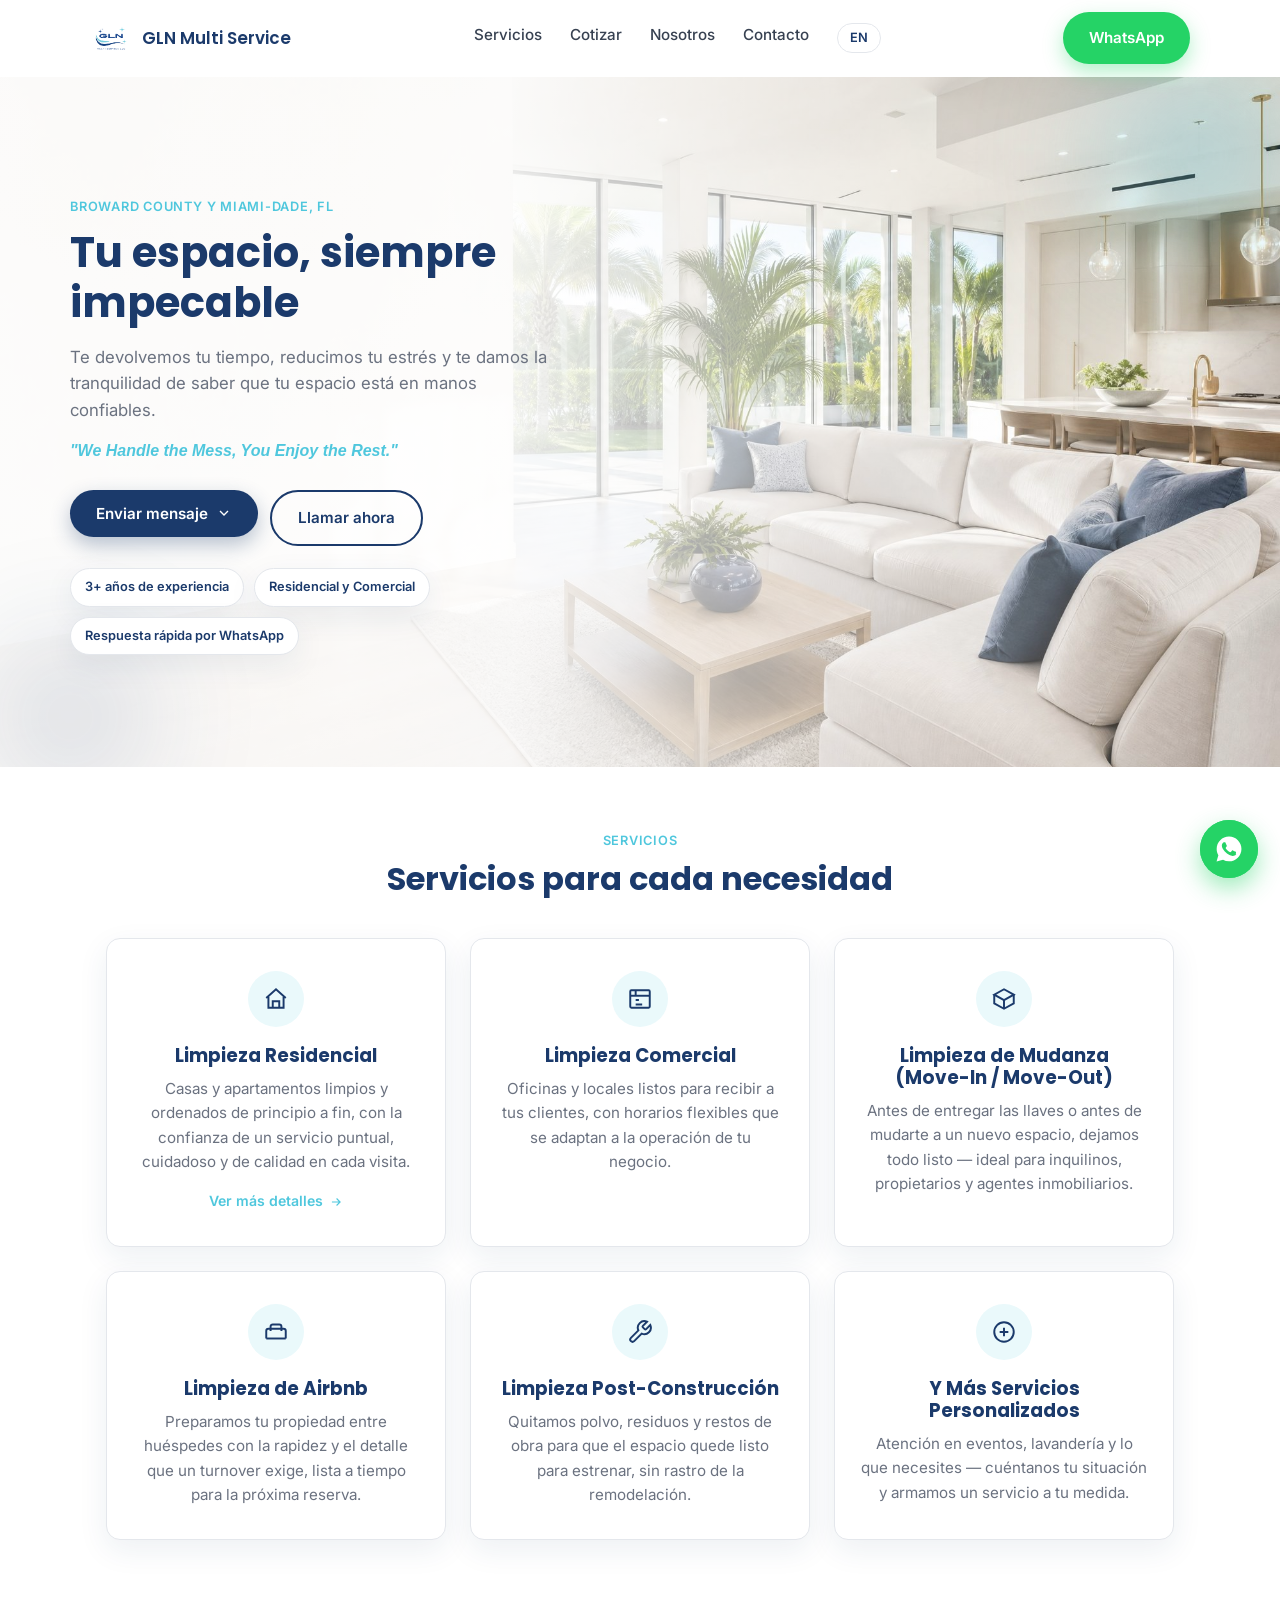
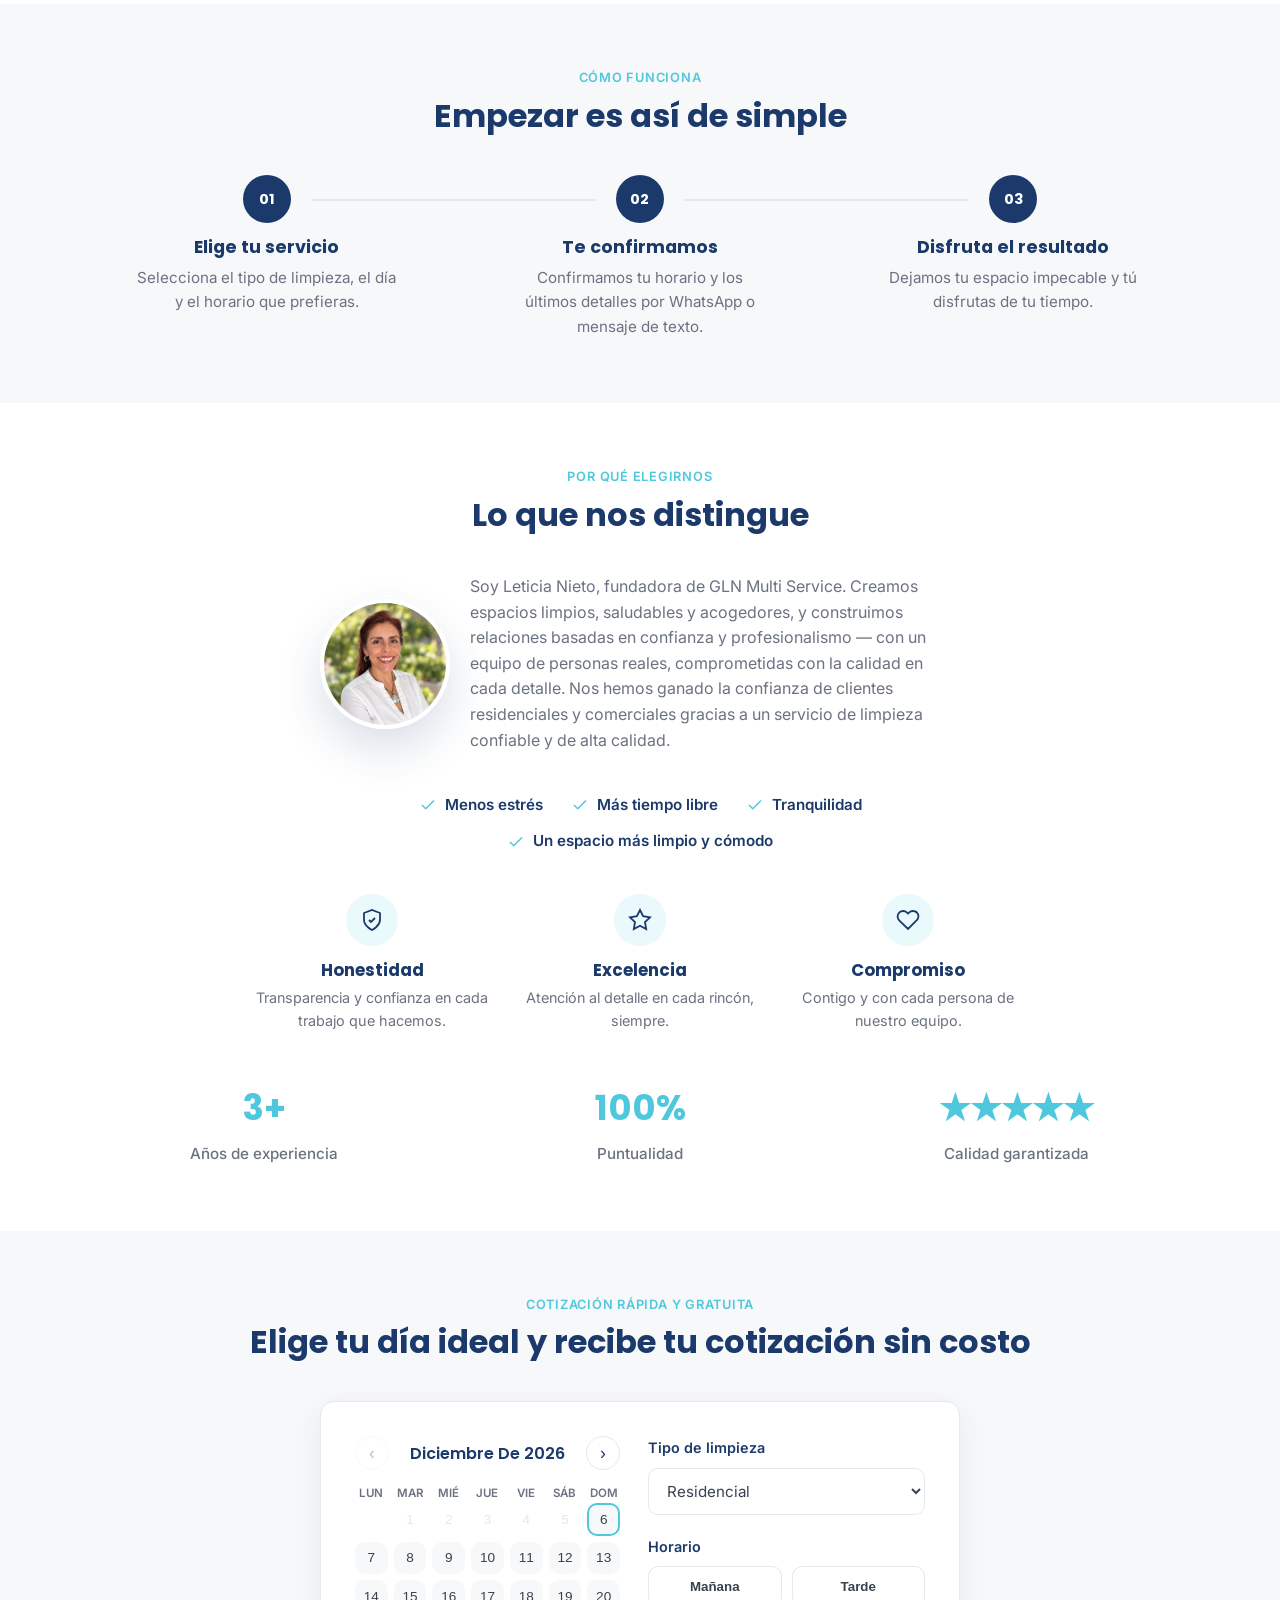
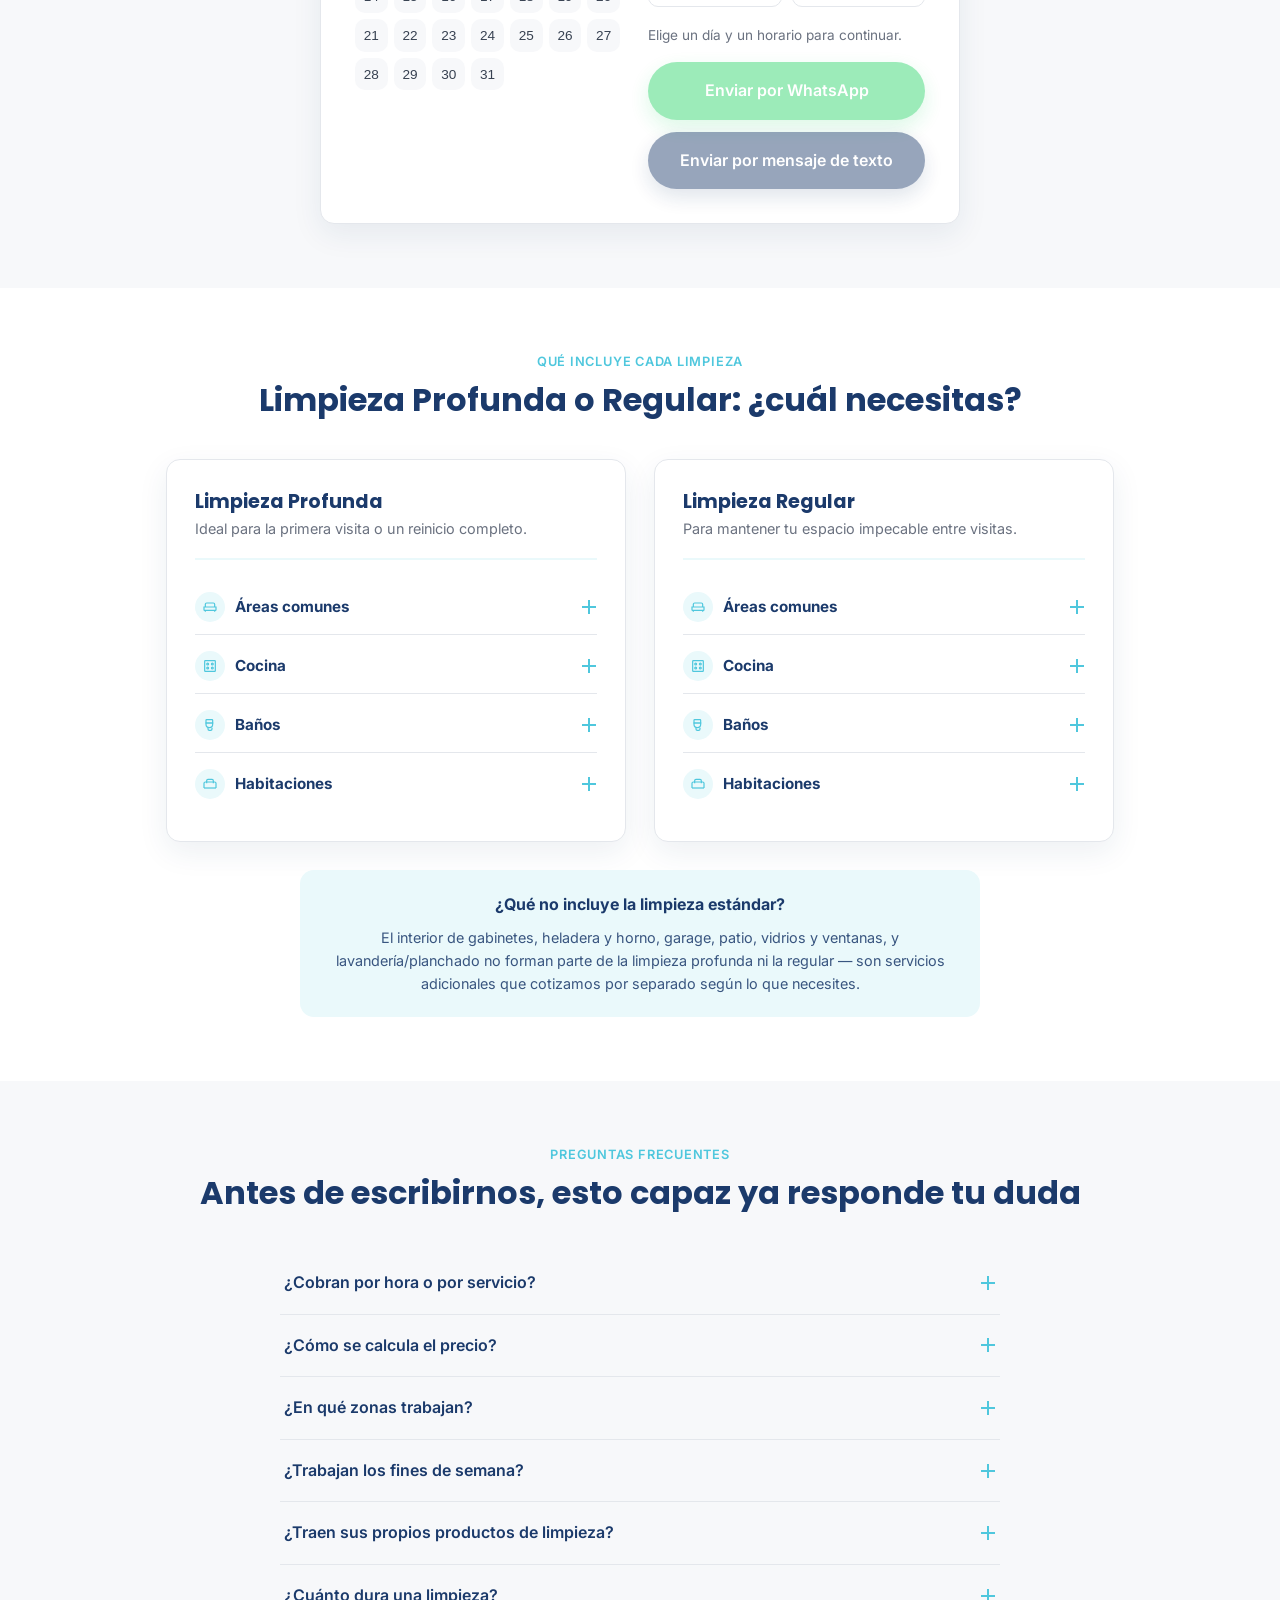
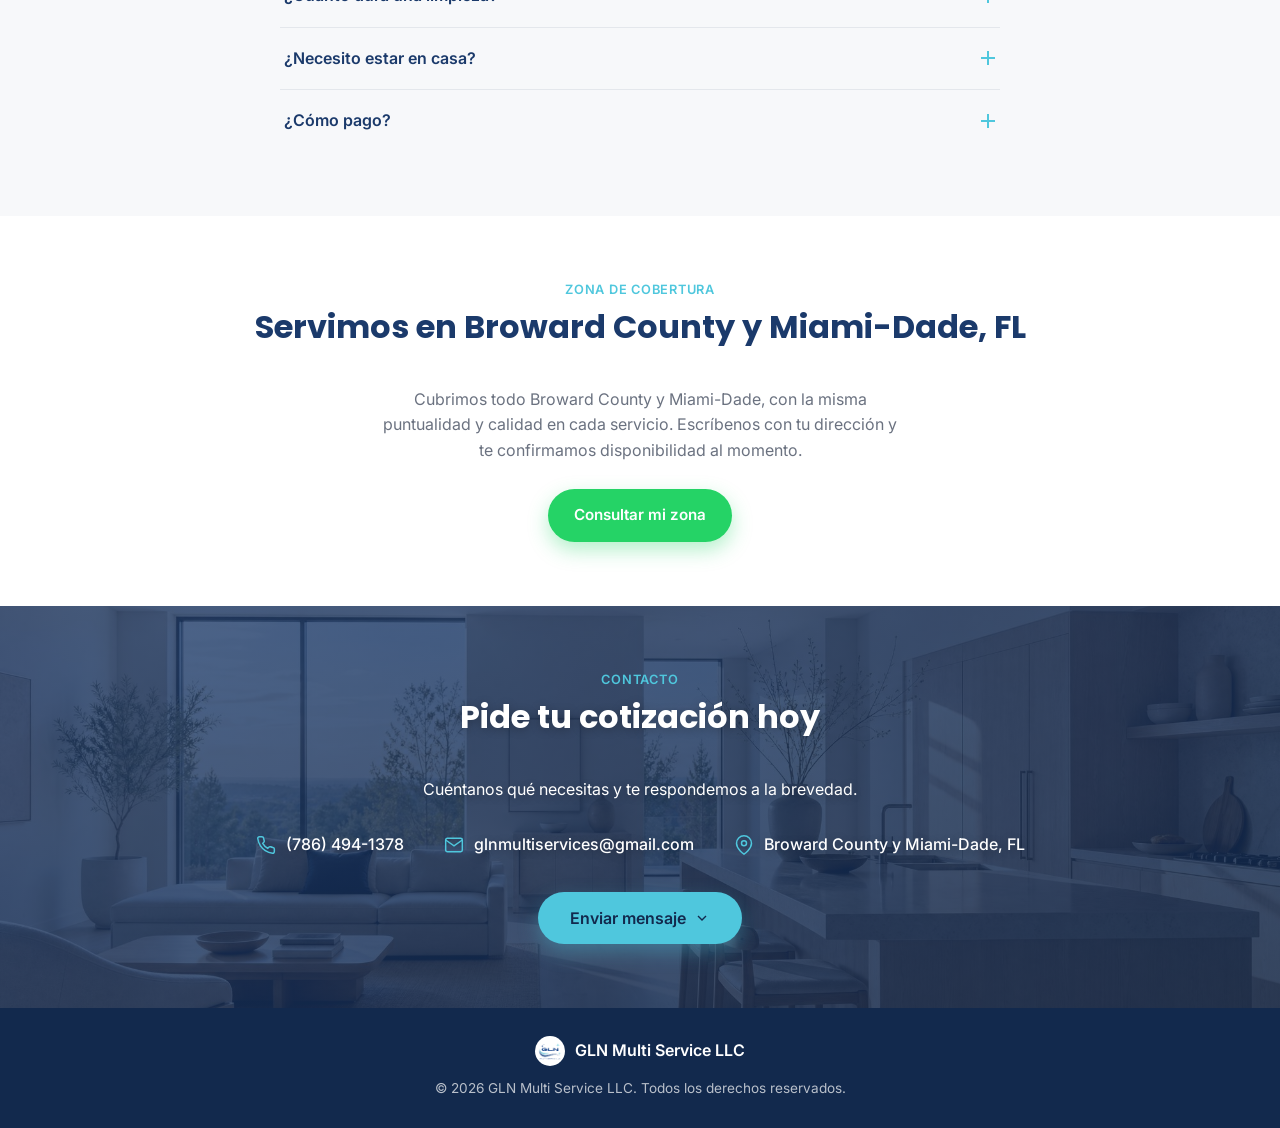
==== commit 50a78549: "Add tagline, benefits checklist and new owner photo" ====
--- a/es/index.html
+++ b/es/index.html
@@ -60,6 +60,7 @@
           Te devolvemos tu tiempo, reducimos tu estrés y te damos la tranquilidad
           de saber que tu espacio está en manos confiables.
         </p>
+        <p class="hero__tagline">"We Handle the Mess, You Enjoy the Rest."</p>
         <div class="hero__actions">
           <div class="msg-menu" id="heroMessage">
             <button type="button" class="btn btn--message" id="heroMsgToggle" aria-haspopup="true" aria-expanded="false">
@@ -207,9 +208,18 @@
           Soy Leticia Nieto, fundadora de GLN Multi Service. Creamos espacios limpios,
           saludables y acogedores, y construimos relaciones basadas en confianza y
           profesionalismo — con un equipo de personas reales, comprometidas con la
-          calidad en cada detalle.
+          calidad en cada detalle. Nos hemos ganado la confianza de clientes
+          residenciales y comerciales gracias a un servicio de limpieza confiable
+          y de alta calidad.
         </p>
       </div>
+
+      <ul class="benefits-list reveal">
+        <li><svg viewBox="0 0 24 24" fill="none" stroke="currentColor" stroke-width="2"><path d="M20 6L9 17l-5-5"/></svg> Menos estrés</li>
+        <li><svg viewBox="0 0 24 24" fill="none" stroke="currentColor" stroke-width="2"><path d="M20 6L9 17l-5-5"/></svg> Más tiempo libre</li>
+        <li><svg viewBox="0 0 24 24" fill="none" stroke="currentColor" stroke-width="2"><path d="M20 6L9 17l-5-5"/></svg> Tranquilidad</li>
+        <li><svg viewBox="0 0 24 24" fill="none" stroke="currentColor" stroke-width="2"><path d="M20 6L9 17l-5-5"/></svg> Un espacio más limpio y cómodo</li>
+      </ul>
 
       <div class="values">
         <div class="value reveal">
--- a/css/styles.css
+++ b/css/styles.css
@@ -416,6 +416,15 @@
   color: var(--gray-500);
   font-size: 1.05rem;
   max-width: 480px;
+  margin: 0 auto 14px;
+}
+
+.hero__tagline {
+  color: var(--teal);
+  font-weight: 600;
+  font-style: italic;
+  font-size: 1rem;
+  max-width: 480px;
   margin: 0 auto 26px;
 }
 
@@ -842,6 +851,34 @@
   margin: 0;
 }
 
+/* Checklist de beneficios (menos estrés, más tiempo libre, etc.),
+   reforzando el mensaje del hero con íconos de check en vez de texto
+   corrido -- pensado para escanearse rápido de un vistazo. */
+.benefits-list {
+  list-style: none;
+  display: flex;
+  flex-wrap: wrap;
+  justify-content: center;
+  gap: 12px 28px;
+  max-width: 640px;
+  margin: 0 auto 40px;
+  padding: 0;
+}
+.benefits-list li {
+  display: flex;
+  align-items: center;
+  gap: 8px;
+  color: var(--navy);
+  font-weight: 600;
+  font-size: 0.95rem;
+}
+.benefits-list svg {
+  width: 18px;
+  height: 18px;
+  flex-shrink: 0;
+  color: var(--teal);
+}
+
 /* Mismo patrón visual que .card__icon: círculo con el ícono adentro,
    así "Honestidad/Excelencia/Compromiso" se sienten parte de la misma
    familia visual que las tarjetas de servicios, no un componente aparte. */
@@ -1093,7 +1130,8 @@
      ancho del contenedor y queda del lado izquierdo, dejando ver la
      sala y las palmeras de la foto del lado derecho. */
   .hero__text { max-width: 540px; }
-  .hero__subtitle { margin: 0 0 26px; }
+  .hero__subtitle { margin: 0 0 14px; }
+  .hero__tagline { margin: 0 0 26px; }
   .hero__actions { flex-direction: row; margin-bottom: 22px; }
   .hero__badges { justify-content: flex-start; }
 
